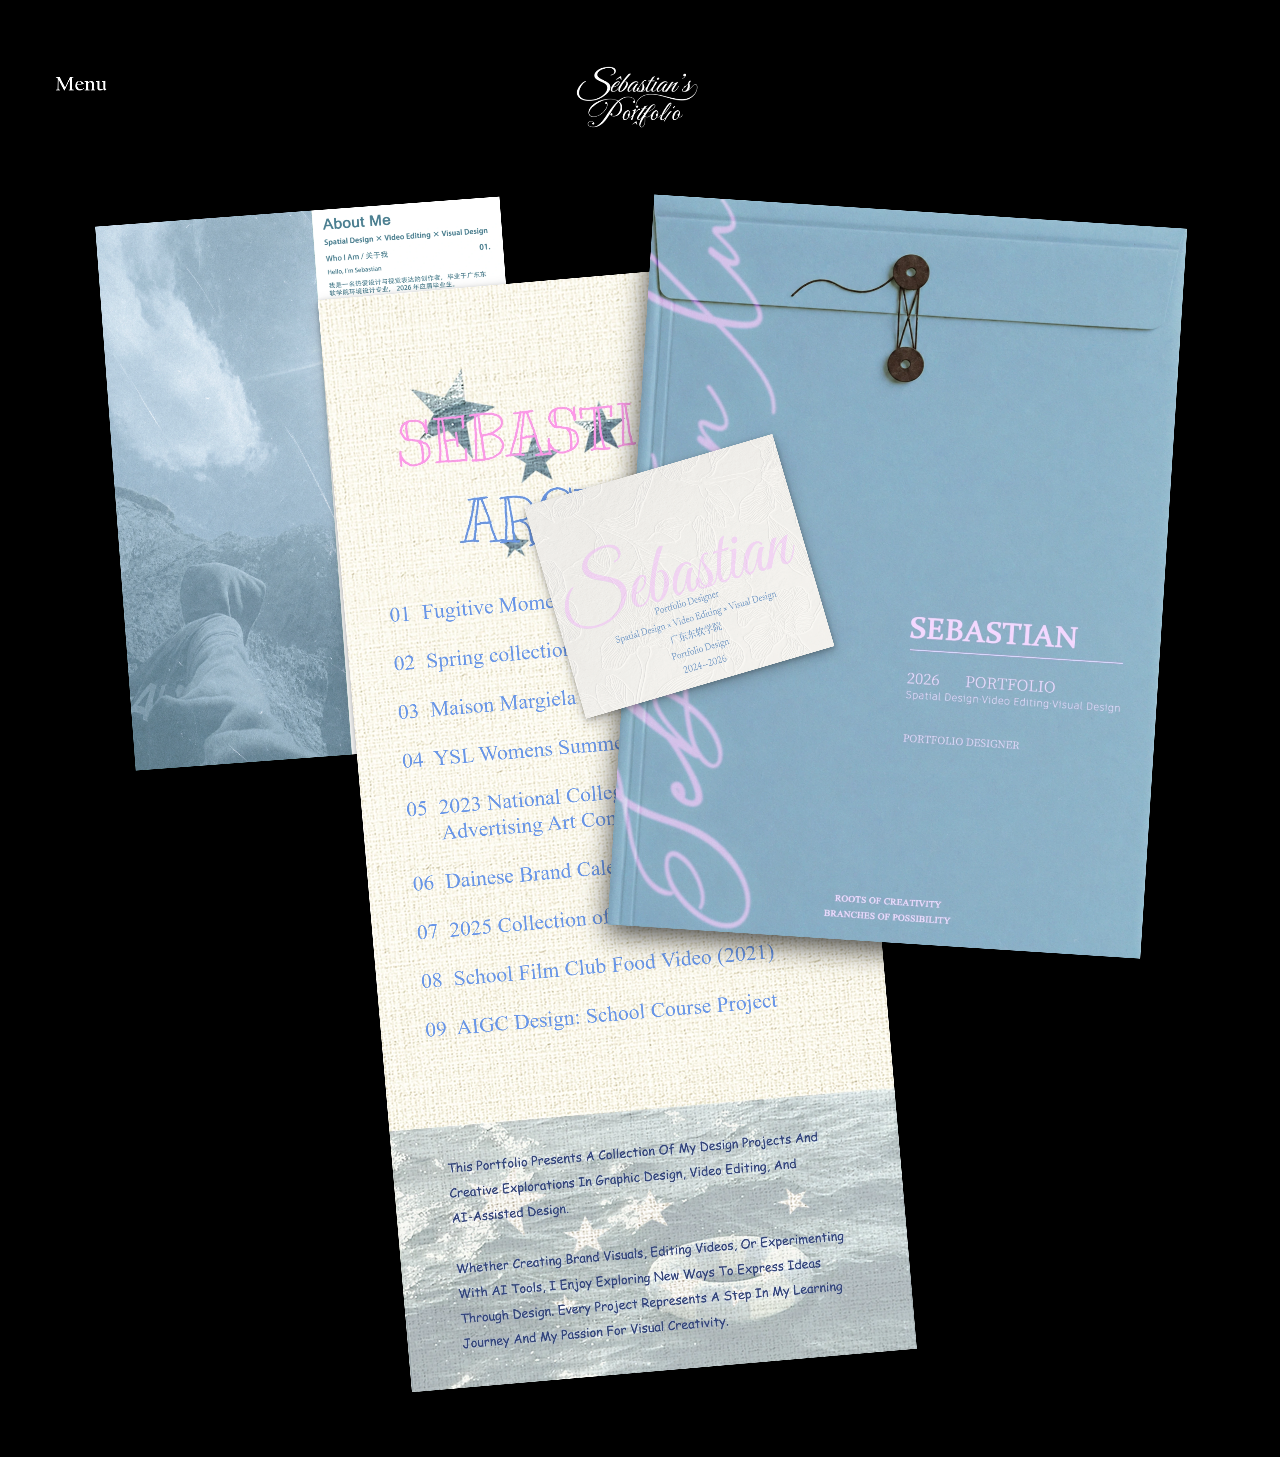
==== index.html @ c709d3aa "Refine mobile work one and work five tabs" ====
<!doctype html>
<html lang="zh-CN">
<head>
  <meta charset="utf-8">
  <meta name="viewport" content="width=device-width, initial-scale=1, maximum-scale=1, user-scalable=no, viewport-fit=cover">
  <title>Sebastian’s Archive</title>
  <link rel="preload" as="image" href="assets/directory.webp" fetchpriority="high">
  <link rel="preload" as="font" href="assets/fonts/times-new-roman.woff2" type="font/woff2" crossorigin>
  <link rel="preload" as="font" href="assets/fonts/times-new-roman-bold.woff2" type="font/woff2" crossorigin>
  <link rel="preload" as="font" href="assets/fonts/noto-serif-sc-subset.woff2" type="font/woff2" crossorigin>
  <link rel="preload" as="font" href="assets/fonts/californian-fb.woff2" type="font/woff2" crossorigin>
  <link rel="preload" as="font" href="assets/fonts/boone.woff2" type="font/woff2" crossorigin>
  <style>
@font-face {
  font-family: "Times New Roman";
  src: url("assets/fonts/times-new-roman.woff2") format("woff2");
  font-weight: 400;
  font-style: normal;
  font-display: swap;
}

@font-face {
  font-family: "Times New Roman";
  src: url("assets/fonts/times-new-roman-bold.woff2") format("woff2");
  font-weight: 700 900;
  font-style: normal;
  font-display: swap;
}

@font-face {
  font-family: "Georgia";
  src: url("assets/fonts/times-new-roman.woff2") format("woff2");
  font-weight: 400;
  font-style: normal;
  font-display: swap;
}

@font-face {
  font-family: "Georgia";
  src: url("assets/fonts/times-new-roman-bold.woff2") format("woff2");
  font-weight: 700 900;
  font-style: normal;
  font-display: swap;
}

@font-face {
  font-family: "Kyiv*Type Serif";
  src: url("assets/fonts/times-new-roman.woff2") format("woff2");
  font-weight: 300 600;
  font-style: normal;
  font-display: swap;
}

@font-face {
  font-family: "Kyiv*Type Serif";
  src: url("assets/fonts/times-new-roman-bold.woff2") format("woff2");
  font-weight: 700 900;
  font-style: normal;
  font-display: swap;
}

@font-face {
  font-family: "KyivType Serif";
  src: url("assets/fonts/times-new-roman.woff2") format("woff2");
  font-weight: 300 600;
  font-style: normal;
  font-display: swap;
}

@font-face {
  font-family: "KyivType Serif";
  src: url("assets/fonts/times-new-roman-bold.woff2") format("woff2");
  font-weight: 700 900;
  font-style: normal;
  font-display: swap;
}

@font-face {
  font-family: "Kyiv*Type_Serif";
  src: url("assets/fonts/times-new-roman.woff2") format("woff2");
  font-weight: 300 600;
  font-style: normal;
  font-display: swap;
}

@font-face {
  font-family: "Kyiv*Type_Serif";
  src: url("assets/fonts/times-new-roman-bold.woff2") format("woff2");
  font-weight: 700 900;
  font-style: normal;
  font-display: swap;
}

@font-face {
  font-family: "Californian FB";
  src: url("assets/fonts/californian-fb.woff2") format("woff2");
  font-weight: 400;
  font-style: normal;
  font-display: swap;
}

@font-face {
  font-family: "Californian FB";
  src: url("assets/fonts/californian-fb-bold.woff2") format("woff2");
  font-weight: 700 900;
  font-style: normal;
  font-display: swap;
}

@font-face {
  font-family: "BOONE";
  src: url("assets/fonts/boone.woff2") format("woff2");
  font-weight: 400;
  font-style: normal;
  font-display: swap;
}

@font-face {
  font-family: "Noto Serif SC";
  src: url("assets/fonts/noto-serif-sc-subset.woff2") format("woff2");
  font-weight: 200 900;
  font-style: normal;
  font-display: swap;
}

@font-face {
  font-family: "Songti SC";
  src: url("assets/fonts/noto-serif-sc-subset.woff2") format("woff2");
  font-weight: 200 900;
  font-style: normal;
  font-display: swap;
}

@font-face {
  font-family: "SimSun";
  src: url("assets/fonts/noto-serif-sc-subset.woff2") format("woff2");
  font-weight: 200 900;
  font-style: normal;
  font-display: swap;
}

@font-face {
  font-family: "Arial";
  src: url("assets/fonts/arial.woff2") format("woff2");
  font-weight: 400;
  font-style: normal;
  font-display: swap;
}

@font-face {
  font-family: "Arial";
  src: url("assets/fonts/arial-bold.woff2") format("woff2");
  font-weight: 700 900;
  font-style: normal;
  font-display: swap;
}

@font-face {
  font-family: "Helvetica";
  src: url("assets/fonts/arial.woff2") format("woff2");
  font-weight: 400;
  font-style: normal;
  font-display: swap;
}

@font-face {
  font-family: "Helvetica";
  src: url("assets/fonts/arial-bold.woff2") format("woff2");
  font-weight: 700 900;
  font-style: normal;
  font-display: swap;
}

* {
  box-sizing: border-box;
}

html {
  background: #000;
}

@keyframes page-out {
  from {
    opacity: 1;
  }
  to {
    opacity: .18;
  }
}

@keyframes page-in {
  from {
    opacity: 0;
    transform: translateY(16px);
  }
  to {
    opacity: 1;
    transform: translateY(0) scale(1);
  }
}

body {
  margin: 0;
  min-width: 320px;
  background: #000;
  color: #fff;
  font-family: "Times New Roman", "Noto Serif SC", Georgia, serif;
}

body.is-entering .page-shell {
  animation: none;
}

body.has-motion-bridge .page-shell {
  animation: none !important;
}

body.is-leaving .page-shell {
  animation: none;
  pointer-events: none;
}

#single-app {
  min-height: 100vh;
  background: #000;
  isolation: isolate;
}

#single-app.route-fade {
  opacity: 0;
  filter: blur(2px);
  transform: translate3d(0, 8px, 0);
}

#single-app.route-fade-in {
  opacity: 1;
  filter: blur(0);
  transform: translate3d(0, 0, 0);
  transition: opacity 520ms cubic-bezier(.25, .72, .2, 1), filter 520ms cubic-bezier(.25, .72, .2, 1), transform 520ms cubic-bezier(.25, .72, .2, 1);
}

.page-ghost {
  position: fixed;
  inset: 0;
  z-index: 18;
  overflow: hidden;
  pointer-events: none;
  background: #000;
  transform: translate3d(0, var(--ghost-scroll, 0px), 0);
  opacity: 1;
  filter: blur(0);
  transition: opacity 1180ms cubic-bezier(.12, .72, .18, 1), filter 1180ms cubic-bezier(.12, .72, .18, 1);
}

@keyframes fallback-enter {
  from {
    opacity: 0;
    transform: translateY(18px);
  }
  to {
    opacity: 1;
    transform: translateY(0) scale(1);
  }
}

@keyframes fallback-leave {
  from {
    opacity: 1;
    transform: translateY(0) scale(1);
  }
  to {
    opacity: .08;
    transform: translateY(-10px);
  }
}

img,
video {
  display: block;
  width: 100%;
  height: 100%;
  object-fit: cover;
}

a {
  color: inherit;
  text-decoration: none;
}

.page-shell {
  min-height: 100vh;
  padding: 0;
  overflow-x: hidden;
  background: #000;
}

.motion-bridge-layer {
  position: fixed;
  inset: 0;
  z-index: 90;
  pointer-events: none;
  overflow: visible;
}

.motion-bridge-item {
  position: fixed;
  left: 0;
  top: 0;
  overflow: hidden;
  transform-origin: top left;
  will-change: transform, opacity, filter;
  backface-visibility: hidden;
  contain: layout paint;
}

.motion-bridge-item img,
.motion-bridge-item video {
  width: 100%;
  height: 100%;
  object-fit: cover;
}

.motion-bridge-item.is-logo img {
  object-fit: contain;
}

.motion-bridge-text {
  display: flex;
  align-items: center;
  justify-content: center;
  width: 100%;
  height: 100%;
  color: #fff;
  font: inherit;
  white-space: nowrap;
}

.motion-bridge-target-hidden {
  opacity: 0 !important;
}

.home-piece-waiting {
  opacity: 0;
}

.home-stack-waiting {
  opacity: 0;
}

.home-stack-entering {
  animation: home-stack-enter 720ms cubic-bezier(.25, .72, .2, 1) both;
}

@keyframes home-stack-enter {
  from {
    opacity: 0;
    filter: blur(3px);
  }
  to {
    opacity: 1;
    filter: blur(0);
  }
}

.viewport {
  position: relative;
  margin: 0 auto;
  overflow: hidden;
  background: #000;
}

.artboard {
  position: absolute;
  left: 0;
  top: 0;
  width: 2987px;
  background: #000;
  transform-origin: top left;
  overflow: hidden;
}

.layer {
  position: absolute;
}

.shadow-soft {
  box-shadow: 0 12px 32px rgba(0, 0, 0, .2), 0 4px 12px rgba(0, 0, 0, .25);
}

.shadow-deep {
  box-shadow: 0 20px 60px rgba(0, 0, 0, .72);
}

.home-stack {
  isolation: isolate;
}

.home-piece {
  transform-origin: center center;
  will-change: transform;
  transition: transform .42s cubic-bezier(.2, .78, .18, 1), box-shadow .28s ease;
}

.home-piece.is-raised {
  z-index: 40 !important;
}

.home-piece[data-piece]:hover,
.home-piece[data-piece]:focus-visible {
  z-index: 40 !important;
  transform: var(--hover-transform, scale(1.035)) !important;
}

img.home-piece,
.home-piece > img,
.home-directory-card > img {
  object-fit: fill;
}

.home-directory-card {
  overflow: visible;
}

.home-directory-card > img {
  pointer-events: none;
}

.menu-card {
  transform-origin: center center;
  transition: transform .38s cubic-bezier(.2, .78, .18, 1);
  will-change: transform;
}

.menu-card:hover,
.menu-card:focus-visible {
  z-index: 35 !important;
  transform: scale(1.035);
}

.menu-concept-card {
  cursor: default;
}

.menu-concept-card > img {
  object-fit: fill;
  pointer-events: none;
}

.menu-concept-card .concept-list {
  left: 56.32px;
  top: 388.26px;
}

.menu-hold-preview {
  position: fixed;
  inset: 0;
  z-index: 950;
  display: grid;
  place-items: center;
  padding: 68px 22px 38px;
  background: rgba(0, 0, 0, .72);
  opacity: 0;
  pointer-events: none;
  transition: opacity .22s ease;
  backdrop-filter: blur(10px);
}

.menu-hold-preview.is-open {
  opacity: 1;
  pointer-events: auto;
}

.menu-hold-preview img {
  width: auto;
  height: auto;
  max-width: min(82vw, 760px);
  max-height: 82vh;
  object-fit: contain;
  box-shadow: 0 26px 80px rgba(0, 0, 0, .72);
  transform: translateY(16px) scale(.96);
  opacity: .001;
  transition: transform .34s cubic-bezier(.2, .78, .18, 1), opacity .24s ease;
}

.menu-hold-preview.is-open img {
  transform: translateY(0) scale(1);
  opacity: 1;
}

.menu-hold-preview-label {
  position: fixed;
  left: 50%;
  top: 22px;
  transform: translateX(-50%);
  color: #fff;
  font-family: "Kyiv*Type Serif", "KyivType Serif", "Times New Roman", serif;
  font-size: 28px;
  line-height: 1;
  pointer-events: none;
}

.menu-card-about,
.menu-card-connect {
  -webkit-touch-callout: none;
  user-select: none;
}

.summary-card,
.project-card {
  transform-origin: center center;
  transition: transform .38s cubic-bezier(.2, .78, .18, 1), box-shadow .28s ease;
  will-change: transform;
}

.summary-bag {
  z-index: 1;
  transform-origin: center center;
  will-change: transform, opacity, filter;
}

.portfolio-bag-interactive {
  cursor: pointer;
  transition: transform 520ms cubic-bezier(.22, .78, .18, 1), filter 420ms ease, box-shadow 420ms ease;
}

.summary-bag.portfolio-bag-interactive:hover,
.summary-bag.portfolio-bag-interactive:focus-visible {
  transform: translate3d(0, -16px, 0) scale(1.012);
  filter: brightness(1.045) saturate(1.02);
  outline: 0;
}

.menu-card.portfolio-bag-interactive:hover,
.menu-card.portfolio-bag-interactive:focus-visible {
  transform: translate3d(0, -10px, 0) scale(1.028);
}

.portfolio-bag-pressed {
  animation: bag-press 360ms cubic-bezier(.25, .72, .2, 1) both;
}

@keyframes bag-press {
  0% {
    filter: brightness(1);
  }
  45% {
    filter: brightness(.96) saturate(.98);
  }
  100% {
    filter: brightness(1.035) saturate(1.02);
  }
}

.summary-card {
  z-index: 10;
}

.summary-card-waiting {
  opacity: 0;
}

.summary-card-entering {
  animation: summary-card-enter 1120ms cubic-bezier(.18, 1.08, .28, 1) both;
  animation-delay: var(--summary-enter-delay, 0ms);
}

@keyframes summary-card-enter {
  0% {
    opacity: 0;
    filter: blur(6px);
    transform: var(--summary-enter-from);
  }
  86% {
    opacity: 1;
    filter: blur(1px);
    transform: var(--summary-enter-over);
  }
  100% {
    opacity: 1;
    filter: blur(0);
    transform: var(--summary-enter-to);
  }
}

.summary-card:hover,
.summary-card:focus-visible {
  z-index: 35 !important;
  transform: var(--hover-transform, scale(1.035)) !important;
}

.project-card:hover,
.project-card:focus-visible {
  transform: translateY(-10px) scale(1.018);
}

.nav-text {
  position: absolute;
  z-index: 20;
  font-family: "Californian FB", "Times New Roman", serif;
  font-weight: 700;
  font-size: 48px;
  line-height: 1.15;
  white-space: nowrap;
}

.logo {
  position: absolute;
  z-index: 20;
  width: 436px;
  height: 245px;
}

.logo img {
  object-fit: contain;
}

.fixed-chrome-source {
  visibility: hidden;
}

.fixed-chrome-layer {
  position: fixed;
  inset: 0;
  z-index: 120;
  pointer-events: none;
}

.fixed-chrome-layer a {
  pointer-events: auto;
}

.fixed-chrome-clone {
  position: fixed !important;
  transform-origin: top left;
  will-change: left, top, transform, opacity;
  backface-visibility: hidden;
}

.fixed-work-backdrop {
  position: fixed;
  left: 0;
  top: 0;
  z-index: 110;
  width: 100vw;
  height: min(7vw, 76px);
  pointer-events: none;
  background: #000;
}

.fixed-work-backdrop::after {
  content: "";
  position: absolute;
  left: 0;
  right: 0;
  bottom: max(-1.7vw, -24px);
  height: min(1.9vw, 30px);
  background: linear-gradient(to bottom, rgba(0, 0, 0, .9), rgba(0, 0, 0, .28) 54%, rgba(0, 0, 0, 0));
  backdrop-filter: blur(5px);
}

.entry {
  display: grid;
  min-height: 100vh;
  place-items: center;
  padding: 48px 20px;
  background: #000;
}

.entry-panel {
  width: min(900px, 92vw);
}

.entry-logo {
  width: 220px;
  height: auto;
  margin: 0 auto 42px;
}

.entry h1 {
  margin: 0 0 28px;
  text-align: center;
  font-size: clamp(38px, 7vw, 84px);
  line-height: .95;
  font-family: Arial, Helvetica, sans-serif;
}

.entry-grid {
  display: grid;
  grid-template-columns: repeat(auto-fit, minmax(150px, 1fr));
  gap: 10px;
}

.entry-grid a {
  border: 1px solid rgba(255, 255, 255, .24);
  padding: 14px 16px;
  font-size: 16px;
  transition: border-color .2s ease, background .2s ease;
}

.entry-grid a:hover {
  border-color: #fff;
  background: rgba(255, 255, 255, .08);
}

.label {
  color: #fff;
  font-family: "Californian FB", "Times New Roman", serif;
  font-size: 40px;
  line-height: 1.15;
}

.caption {
  color: #fff;
  font-family: "Californian FB", "Times New Roman", serif;
  font-size: 48px;
  line-height: 1.18;
  text-align: center;
}

.caption-small {
  color: #fff;
  font-family: "Californian FB", "Times New Roman", serif;
  font-size: 32px;
  line-height: 1.3;
}

.aigc-text {
  color: #fff;
  font-size: 34px;
  line-height: 1.58;
  letter-spacing: 0;
  font-family: "Noto Serif SC", "Songti SC", "SimSun", serif;
}

.aigc-text.project-text {
  display: flex;
  flex-direction: column;
  gap: 22px;
  border-left-width: 4px;
  padding-left: 54px;
  color: rgba(255, 255, 255, .82);
}

.aigc-step {
  color: rgba(105, 150, 231, .95);
  font-family: "Kyiv*Type Serif", "KyivType Serif", "Times New Roman", serif;
  font-size: 44px;
  font-weight: 700;
  line-height: 1;
}

.aigc-title {
  color: #fff;
  -webkit-text-fill-color: #fff;
  opacity: 1;
  font-family: "BOONE", "Kyiv*Type Serif", "KyivType Serif", "Times New Roman", serif;
  font-size: 80px;
  font-weight: normal;
  letter-spacing: .06em;
  line-height: 1.08;
}

.work9-page .aigc-text .aigc-title {
  color: #fff !important;
  -webkit-text-fill-color: #fff !important;
  opacity: 1 !important;
  filter: none !important;
  mix-blend-mode: normal !important;
  text-shadow: 0 0 0 #fff;
}

.aigc-copy {
  max-width: 100%;
  color: #aeada9;
  line-height: 1.66;
}

.project-meta {
  color: #fff;
  font-family: "Kyiv*Type Serif", "KyivType Serif", "Times New Roman", serif;
}

.project-kicker {
  margin: 0 0 20px;
  color: #6996e7;
  font-size: 36px;
  line-height: 1.2;
}

.project-heading {
  margin: 0;
  color: #fff;
  font-size: 96px;
  font-weight: 700;
  line-height: .98;
}

.project-desc {
  margin: 30px 0 0;
  max-width: 1080px;
  color: #aeada9;
  font-family: "Noto Serif SC", "Songti SC", "SimSun", serif;
  font-size: 31px;
  line-height: 1.56;
}

.work-side-meta .project-heading {
  font-size: 82px;
  line-height: 1.02;
}

.work-side-meta .project-desc {
  margin-top: 54px;
  max-width: 1280px;
  line-height: 1.72;
}

.work4-meta .project-desc {
  max-width: 1720px;
  margin-left: auto;
  margin-right: auto;
}

.work4-reflection {
  max-width: 1620px;
  margin: 52px auto 0;
  color: rgba(255, 255, 255, .42);
  font-family: "Noto Serif SC", "Songti SC", "SimSun", serif;
  font-size: 30px;
  line-height: 1.72;
  transition: color .28s ease, transform .32s cubic-bezier(.2, .78, .18, 1);
}

.work4-reflection strong {
  display: inline-block;
  margin-bottom: 14px;
  color: rgba(255, 255, 255, .6);
  font-weight: 700;
}

.work4-reflection:hover {
  color: rgba(255, 255, 255, .82);
  transform: translateY(-6px);
}

.work4-reflection:hover strong {
  color: #fff;
}

.work5-series-tabs {
  display: flex;
  flex-direction: column;
  align-items: flex-start;
  gap: 26px;
  margin-top: 76px;
}

.work5-series-tab {
  position: relative;
  padding: 0;
  padding-right: .72em;
  border: 0;
  background: transparent;
  color: rgba(255, 255, 255, .26);
  cursor: pointer;
  font-family: "Kyiv*Type Serif", "KyivType Serif", "Times New Roman", serif;
  font-size: 62px;
  font-weight: 700;
  line-height: 1.06;
  letter-spacing: 0;
  text-align: left;
  transform-origin: left center;
  transition: color .28s ease, opacity .28s ease, transform .32s cubic-bezier(.2, .78, .18, 1);
}

.work5-series-tab::before {
  content: "‹‹";
  position: absolute;
  right: 0;
  top: 50%;
  width: auto;
  height: auto;
  border: 0;
  color: #fff;
  font-family: "Arial", sans-serif;
  font-size: .72em;
  font-weight: 700;
  letter-spacing: .04em;
  line-height: 1;
  opacity: 0;
  transform: translateY(-57%) translateX(.16em) scale(.72);
  transition: opacity .24s ease, transform .32s cubic-bezier(.2, .78, .18, 1);
}

.work5-series-tab:hover,
.work5-series-tab:focus-visible {
  color: rgba(255, 255, 255, .62);
  outline: 0;
}

.work5-series-tab.is-active {
  color: #fff;
  opacity: 1;
  transform: scale(1.08);
}

.work5-series-tab.is-active::before {
  opacity: 1;
  transform: translateY(-57%) translateX(.12em) scale(1.14);
}

.work5-series-card {
  transition: opacity .42s ease, visibility .42s ease, filter .42s ease, transform .34s cubic-bezier(.2, .78, .18, 1), box-shadow .28s ease;
}

.work5-wahaha-card {
  z-index: 30 !important;
}

.work5-series-hidden {
  visibility: hidden;
  opacity: 0 !important;
  pointer-events: none;
  filter: blur(2px) brightness(.66);
  transform: translateY(18px) scale(.98) !important;
}

.project-index {
  color: rgba(105, 150, 231, .9);
  font-size: 32px;
  line-height: 1.2;
}

.project-card,
.project-video {
  box-shadow: 0 18px 46px rgba(0, 0, 0, .42);
}

.project-card:hover,
.project-card:focus-visible {
  z-index: 30 !important;
  transform: translateY(-18px) scale(1.022);
  box-shadow: 0 32px 78px rgba(0, 0, 0, .58);
}

.project-video {
  transform-origin: center center;
  transition: transform .38s cubic-bezier(.2, .78, .18, 1), box-shadow .28s ease;
  will-change: transform;
  object-fit: contain;
  background: #000;
}

.project-video:hover,
.project-video:focus-visible {
  z-index: 30 !important;
  transform: translateY(-10px) scale(1.012);
  box-shadow: 0 34px 86px rgba(0, 0, 0, .62);
}

.mobile-video-player {
  position: absolute;
  overflow: hidden;
  background: #000;
}

.mobile-video-player .mobile-video-element {
  display: block;
  width: 100%;
  height: 100%;
  object-fit: contain;
  background: #000;
}

.mobile-video-play {
  display: none;
}

@media (max-width: 767px) {
  .mobile-video-player .mobile-video-element::-webkit-media-controls,
  .mobile-video-player .mobile-video-element::-webkit-media-controls-panel,
  .mobile-video-player .mobile-video-element::-webkit-media-controls-play-button,
  .mobile-video-player .mobile-video-element::-webkit-media-controls-start-playback-button {
    display: none !important;
    -webkit-appearance: none;
  }

  .mobile-video-player.is-native-fullscreen .mobile-video-element::-webkit-media-controls,
  .mobile-video-player.is-native-fullscreen .mobile-video-element::-webkit-media-controls-panel,
  .mobile-video-player.is-native-fullscreen .mobile-video-element::-webkit-media-controls-play-button,
  .mobile-video-player.is-native-fullscreen .mobile-video-element::-webkit-media-controls-start-playback-button {
    display: initial !important;
    -webkit-appearance: media-controls !important;
  }

  .mobile-video-player .mobile-video-element {
    pointer-events: auto;
    transform-origin: center center;
    transition: transform .34s cubic-bezier(.2, .78, .18, 1);
  }

  .mobile-video-play {
    position: absolute;
    left: 50%;
    top: 50%;
    z-index: 5;
    display: grid;
    width: calc(120px * var(--video-ui-scale, 1));
    height: calc(120px * var(--video-ui-scale, 1));
    padding: 0;
    border: 0;
    border-radius: 50%;
    place-items: center;
    background: transparent;
    cursor: pointer;
    opacity: 1;
    transform: translate(-50%, -50%) scale(1);
    transition: opacity .28s ease, transform .28s cubic-bezier(.2, .78, .18, 1), background .2s ease;
    -webkit-tap-highlight-color: transparent;
  }

  .mobile-video-play::after {
    content: "";
    position: absolute;
    left: 50%;
    top: 50%;
    width: calc(70px * var(--video-ui-scale, 1));
    height: calc(70px * var(--video-ui-scale, 1));
    border-radius: 50%;
    background: rgba(255, 255, 255, .88);
    box-shadow: 0 calc(12px * var(--video-ui-scale, 1)) calc(38px * var(--video-ui-scale, 1)) rgba(0, 0, 0, .42);
    transform: translate(-50%, -50%);
    transition: background .2s ease;
  }

  .mobile-video-play::before {
    content: "";
    position: relative;
    z-index: 1;
    display: block;
    width: 0;
    height: 0;
    margin-left: calc(4px * var(--video-ui-scale, 1));
    border-top: calc(11px * var(--video-ui-scale, 1)) solid transparent;
    border-bottom: calc(11px * var(--video-ui-scale, 1)) solid transparent;
    border-left: calc(17px * var(--video-ui-scale, 1)) solid #080808;
  }

  .mobile-video-play:active::after {
    background: rgba(255, 255, 255, .96);
  }

  .mobile-video-player.is-playing .mobile-video-play {
    opacity: 0;
    pointer-events: none;
    transform: translate(-50%, -50%) scale(.86);
  }

  .mobile-video-player.is-native-fullscreen .mobile-video-play {
    opacity: 0;
    pointer-events: none;
  }

  .mobile-video-player.is-player-fullscreen,
  .mobile-video-player:fullscreen,
  .mobile-video-player:-webkit-full-screen {
    width: 100vw !important;
    height: 100vh !important;
    height: 100dvh !important;
    background: #000;
  }

  .mobile-video-player.is-player-fullscreen .mobile-video-element,
  .mobile-video-player:fullscreen .mobile-video-element,
  .mobile-video-player:-webkit-full-screen .mobile-video-element {
    width: 100% !important;
    height: 100% !important;
    object-fit: contain;
  }

}

.project-text {
  border-left: 2px solid rgba(105, 150, 231, .55);
  padding-left: 34px;
  transition: transform .34s cubic-bezier(.2, .78, .18, 1), color .24s ease, border-color .24s ease, opacity .34s ease;
}

.project-text:hover {
  z-index: 31 !important;
  color: #fff;
  border-color: rgba(217, 58, 185, .72);
  transform: translateX(18px);
}

.project-text.is-centered {
  border-left: 0;
  padding-left: 0;
}

.project-quote {
  color: rgba(255, 255, 255, .86);
  font-size: 44px;
  line-height: 1.46;
}

.aigc-text.project-quote {
  color: rgba(255, 255, 255, .86);
}

.reveal-item {
  opacity: 0;
  transform: translateY(36px);
  transition: opacity .56s ease, transform .56s cubic-bezier(.2, .78, .18, 1);
}

.reveal-item.is-visible {
  opacity: 1;
  transform: translateY(0);
}

.project-card.reveal-item.is-visible:hover,
.project-card.reveal-item.is-visible:focus-visible {
  transform: translateY(-18px) scale(1.022);
}

.project-video.reveal-item.is-visible:hover,
.project-video.reveal-item.is-visible:focus-visible {
  transform: translateY(-10px) scale(1.012);
}

.project-text.reveal-item.is-visible:hover {
  transform: translateX(18px);
}

.popmart-swap-card {
  cursor: pointer;
  transition: left .56s cubic-bezier(.2, .78, .18, 1), top .56s cubic-bezier(.2, .78, .18, 1), width .56s cubic-bezier(.2, .78, .18, 1), height .56s cubic-bezier(.2, .78, .18, 1), filter .36s ease, opacity .36s ease, box-shadow .36s ease, transform .34s cubic-bezier(.2, .78, .18, 1);
}

.popmart-swap-card[data-slot="center"] {
  z-index: 34 !important;
  opacity: 1;
  filter: none;
}

.popmart-swap-card[data-slot="left"],
.popmart-swap-card[data-slot="right"] {
  z-index: 24 !important;
  opacity: .78;
  filter: blur(1.4px) brightness(.78);
}

.popmart-swap-card[data-slot="left"]:hover,
.popmart-swap-card[data-slot="right"]:hover {
  opacity: .94;
  filter: blur(.4px) brightness(.9);
  transform: translateY(-12px) scale(1.012);
}

.popmart-swap-card[data-slot="center"]:hover {
  transform: translateY(-16px) scale(1.015);
}

.popmart-swap-card.reveal-item.is-visible[data-slot="left"]:hover,
.popmart-swap-card.reveal-item.is-visible[data-slot="right"]:hover {
  transform: translateY(-12px) scale(1.012);
}

.popmart-swap-card.reveal-item.is-visible[data-slot="center"]:hover {
  transform: translateY(-16px) scale(1.015);
}

.moments-carousel {
  overflow: hidden;
  user-select: none;
  cursor: grab;
  touch-action: pan-y;
}

.moments-carousel.is-dragging {
  cursor: grabbing;
}

.moments-track {
  position: absolute;
  inset: 0;
}

.moments-slide {
  position: absolute;
  left: 50%;
  top: 50%;
  width: 1160px;
  height: 653px;
  border: 0;
  padding: 0;
  background: #050505;
  color: #fff;
  cursor: pointer;
  overflow: visible;
  transform-origin: center center;
  transition: transform .48s cubic-bezier(.2, .78, .18, 1), opacity .32s ease, filter .32s ease, box-shadow .32s ease;
  will-change: transform, opacity, filter;
}

.moments-slide img {
  pointer-events: none;
}

.moments-slide span {
  display: none;
}

.moments-slide.is-active {
  box-shadow: 0 34px 94px rgba(0, 0, 0, .72);
}

.moments-control {
  position: absolute;
  top: 50%;
  z-index: 60;
  width: 72px;
  height: 72px;
  border: 1px solid rgba(255, 255, 255, .3);
  border-radius: 50%;
  background: rgba(0, 0, 0, .42);
  color: #fff;
  font-family: "Times New Roman", serif;
  font-size: 54px;
  line-height: 62px;
  cursor: pointer;
  transform: translateY(-50%);
  transition: background .24s ease, transform .24s ease, border-color .24s ease;
}

.moments-control:hover,
.moments-control:focus-visible {
  background: rgba(105, 150, 231, .24);
  border-color: rgba(255, 255, 255, .65);
  transform: translateY(-50%) scale(1.08);
}

.moments-control.prev {
  left: 18px;
}

.moments-control.next {
  right: 18px;
}

.portfolio-title {
  border: 1px solid rgba(255, 255, 255, .28);
  color: #fff;
  font-family: Arial, Helvetica, sans-serif;
  font-size: 180px;
  font-weight: 800;
  line-height: .95;
  padding: 64px 72px;
}

.nav-list {
  color: #6996e7;
  font-size: 48px;
  line-height: 1.42;
  font-family: "Times New Roman", serif;
}

.nav-list a {
  display: block;
}

.concept-list {
  position: absolute;
  z-index: 6;
  left: 885.79px;
  top: 896.26px;
  width: 560px;
}

.concept-item {
  display: block;
  margin-bottom: 28.6px;
  transition: transform .32s ease;
}

.concept-title {
  display: block;
  width: 100%;
  border: 0;
  padding: 0;
  background: transparent;
  color: #6996e7;
  cursor: pointer;
  font-family: "Kyiv*Type Serif", "KyivType Serif", "Kyiv*Type_Serif", "Times New Roman", serif;
  font-size: 27.08px;
  font-weight: 300;
  line-height: 1.2;
  text-align: left;
  white-space: nowrap;
}

.concept-title span {
  display: inline-block;
  padding-left: 42px;
}

.concept-detail {
  max-height: 0;
  overflow: hidden;
  opacity: 0;
  padding: 0;
  transition: max-height .34s ease, opacity .24s ease, padding .34s ease;
}

.concept-detail p {
  margin: 9px 0 0;
  color: #d93ab9;
  font-family: "Noto Serif SC", "Songti SC", "SimSun", serif;
  font-size: 14.9px;
  line-height: 1.5;
  white-space: normal;
}

.concept-detail a {
  display: inline-block;
  margin-top: 9px;
  color: #a43a2d;
  font-family: "Kyiv*Type Serif", "KyivType Serif", "Times New Roman", serif;
  font-size: 11.9px;
  line-height: 1.2;
}

.concept-detail a:hover {
  text-decoration: underline;
}

.concept-item.is-open .concept-detail {
  max-height: 104px;
  opacity: 1;
  padding-bottom: 12px;
}

.home-concept-wrap {
  position: absolute;
  z-index: 5;
  left: 0;
  top: 0;
  width: 100%;
  height: 100%;
}

.home-concept-wrap .concept-list {
  left: 104px;
  top: 717px;
  width: 1030px;
}

.home-concept-wrap .concept-item {
  margin-bottom: 54px;
}

.home-concept-wrap .concept-title {
  font-size: 50px;
}

.home-concept-wrap .concept-title span {
  padding-left: 78px;
}

.home-concept-wrap .concept-detail p {
  margin-top: 18px;
  font-size: 28px;
}

.home-concept-wrap .concept-detail a {
  margin-top: 17px;
  font-size: 22px;
}

.home-concept-wrap .concept-item.is-open .concept-detail {
  max-height: 190px;
  padding-bottom: 28px;
}

@media (max-width: 700px) {
  a,
  button {
    touch-action: manipulation;
  }

  .fixed-chrome-layer {
    z-index: 500;
  }

  .fixed-chrome-clone.logo {
    width: 96px;
    height: 54px;
  }

  .fixed-chrome-clone.nav-text {
    min-width: 44px;
    min-height: 44px;
    margin: 0;
    padding: 0;
    display: flex;
    align-items: center;
    color: #fff;
    font-size: 16px !important;
    line-height: 1 !important;
  }

  .fixed-work-backdrop {
    height: 58px;
  }

  .fixed-work-backdrop::after {
    bottom: -18px;
    height: 22px;
  }

  .viewport,
  .artboard {
    overflow: visible;
  }

  .menu-page .label {
    font-size: 98px;
    line-height: .96;
    z-index: 45;
  }

  .menu-page .menu-label-about {
    left: 360px !important;
    top: 760px !important;
  }

  .menu-page .menu-card-about {
    left: 360px !important;
    top: 995px !important;
    width: 1100px !important;
    height: 1555px !important;
  }

  .menu-page .menu-label-concept {
    left: 1530px !important;
    top: 760px !important;
  }

  .menu-page .menu-concept-card {
    left: 1530px !important;
    top: 995px !important;
    width: 1100px !important;
    height: 2377px !important;
  }

  .menu-page .menu-concept-card .concept-list {
    left: 93px;
    top: 691px;
    width: 933px;
  }

  .menu-page .menu-concept-card .concept-item {
    position: relative;
    margin-bottom: 49px;
  }

  .menu-page .menu-concept-card .concept-title {
    position: relative;
    z-index: 4;
    display: inline-block;
    width: auto;
    max-width: 100%;
    font-size: 46px;
    line-height: 1.2;
  }

  .menu-page .menu-concept-card .concept-title span {
    padding-left: 72px;
  }

  .menu-page .menu-concept-card .concept-detail p {
    margin-top: 15px;
    font-size: 35px;
    line-height: 1.42;
    pointer-events: none;
  }

  .menu-page .menu-concept-card .concept-detail {
    pointer-events: none;
  }

  .menu-page .menu-concept-card .concept-detail a {
    position: relative;
    z-index: 2;
    margin-top: 18px;
    font-size: 29px;
  }

  .menu-page .menu-concept-card .concept-item.is-open .concept-detail {
    position: relative;
    z-index: 1;
    max-height: 284px;
    padding-bottom: 28px;
    pointer-events: auto;
  }

  .menu-page .menu-concept-card .concept-title::after {
    inset: 0;
  }

  .menu-page .menu-concept-card .concept-detail a::after {
    inset: 0;
  }

  .menu-page .menu-label-connect {
    left: 360px !important;
    top: 3350px !important;
  }

  .menu-page .menu-card-connect {
    left: 360px !important;
    top: 3575px !important;
    width: 1100px !important;
    height: 825px !important;
  }

  .menu-page .menu-label-project {
    left: 1530px !important;
    top: 3350px !important;
  }

  .menu-page .menu-card-project {
    left: 1530px !important;
    top: 3575px !important;
    width: 1100px !important;
    height: 1574px !important;
  }

  .menu-page .menu-card-project > img {
    object-fit: fill;
  }

  .work1-page .project-meta,
  .work9-page .project-meta {
    z-index: 70;
  }

  .work1-page .project-meta {
    top: 300px !important;
    width: 2200px !important;
  }

  .work1-page .project-meta,
  .work1-page .moments-carousel,
  .work1-page .artboard > .project-card {
    translate: 0 340px;
  }

  .work1-page .project-kicker,
  .work9-page .project-kicker {
    font-size: 70px;
  }

  .work1-page .project-kicker {
    margin-bottom: 10px;
    font-size: 15px;
    line-height: 1.15;
  }

  .work1-page .project-heading {
    font-size: 30px;
    line-height: 1.04;
  }

  .work1-page .project-desc {
    margin-top: 14px;
    max-width: 300px;
    font-size: 13px;
    line-height: 1.62;
  }

  .work1-page .moments-carousel {
    top: 980px !important;
    z-index: 28;
  }

  .work1-page .artboard > .project-card {
    pointer-events: none;
  }

  .work1-page .project-card:hover,
  .work1-page .project-card:focus-visible,
  .work1-page .project-card.reveal-item.is-visible:hover,
  .work1-page .project-card.reveal-item.is-visible:focus-visible {
    transform: none !important;
  }

  .work1-page .viewport {
    width: 100vw !important;
    height: auto !important;
    margin-left: 0 !important;
    margin-right: 0 !important;
    overflow: visible;
  }

  .work1-page .artboard {
    position: relative;
    width: 100vw !important;
    height: auto !important;
    min-height: 100vh;
    padding: 112px 0 150px;
    transform: none !important;
    overflow: visible;
  }

  .work1-page .artboard > .logo,
  .work1-page .artboard > .nav-text {
    display: none;
  }

  .work1-page .project-meta {
    position: relative !important;
    left: auto !important;
    top: auto !important;
    width: calc(100vw - 56px) !important;
    margin: 0 auto 28px;
    translate: none;
  }

  .work1-page .moments-carousel {
    position: relative !important;
    left: auto !important;
    top: auto !important;
    width: 100vw !important;
    height: 198px !important;
    margin: 10px auto 44px;
    translate: none;
    contain: layout paint;
  }

  .work1-page .moments-slide {
    width: 72vw;
    max-width: 310px;
    height: auto;
    aspect-ratio: 1160 / 653;
    overflow: hidden;
    will-change: auto;
  }

  .work1-page .moments-slide.is-active {
    box-shadow: 0 18px 44px rgba(0, 0, 0, .62);
  }

  .work1-page .moments-control {
    display: grid;
    width: 46px !important;
    min-width: 46px;
    height: 46px !important;
    min-height: 46px;
    aspect-ratio: 1 / 1;
    padding: 0;
    font-size: 34px;
    line-height: 1;
    place-items: center;
    border-radius: 50%;
    transform: translateY(-50%) !important;
  }

  .work1-page .project-index {
    position: relative !important;
    left: auto !important;
    top: auto !important;
    width: calc(100vw - 56px) !important;
    margin: 0 auto 24px;
    font-size: 14px;
  }

  .work1-page .artboard > img.project-card {
    position: relative !important;
    left: auto !important;
    top: auto !important;
    display: block;
    width: calc(100vw - 56px) !important;
    height: calc((100vw - 56px) * .5625) !important;
    margin: 34px auto 0;
    translate: none;
    object-fit: cover;
    contain: layout paint;
  }

  .work2-page .work-side-meta,
  .work3-page .work-side-meta {
    left: 430px !important;
    width: 1600px !important;
  }

  .work4-page .project-card:first-of-type {
    left: 430px !important;
  }

  .work4-page .project-card:nth-of-type(2) {
    left: 1580px !important;
  }

  .work5-page .project-meta {
    left: 430px !important;
    width: 1740px !important;
  }

  .work5-page .popmart-swap-card[data-slot="left"] {
    left: 374px !important;
  }

  .work5-page .popmart-swap-card[data-slot="right"] {
    left: 1864px !important;
  }

  .work5-page .work5-wahaha-card[src="assets/wahaha-1.webp"] {
    left: 520px !important;
  }

  .work5-page .work5-wahaha-card[src="assets/wahaha-2.webp"] {
    left: 1582px !important;
  }

  .work9-page .project-meta {
    top: 300px !important;
    width: 2300px !important;
    translate: 0 340px;
  }

  .work9-page .project-heading {
    font-size: 142px;
  }

  .work9-page .project-desc {
    margin-top: 28px;
    font-size: 62px;
    line-height: 1.5;
  }

  .work9-page .project-card,
  .work9-page .project-text {
    translate: 0 780px;
  }

  .work9-page .project-card,
  .work9-page .project-text {
    pointer-events: none;
  }

  .home-concept-wrap .concept-title {
    position: relative;
    min-height: 0;
    padding: 0;
    font-size: 50px;
    line-height: 1.06;
    white-space: normal;
    overflow-wrap: anywhere;
  }

  .home-concept-wrap .concept-list {
    width: 980px;
  }

  .home-concept-wrap .concept-item {
    margin-bottom: 36px;
  }

  .home-concept-wrap .concept-title span {
    padding-left: 58px;
  }

  .home-concept-wrap .concept-detail p {
    margin-top: 18px;
    font-size: 34px;
    line-height: 1.36;
  }

  .home-concept-wrap .concept-detail a {
    position: relative;
    min-height: 0;
    margin-top: 17px;
    padding: 0;
    border: 0;
    font-size: 34px;
    line-height: 1;
  }

  .home-concept-wrap .concept-item.is-open .concept-detail {
    max-height: 250px;
    padding-bottom: 26px;
  }

  .concept-title {
    position: relative;
  }

  .concept-title::after,
  .concept-detail a::after,
  .work5-series-tab::after {
    content: "";
    position: absolute;
    z-index: 1;
  }

  .concept-title::after {
    inset: -28px -18px;
  }

  .concept-detail a::after {
    inset: -28px -36px;
  }

  .project-kicker {
    font-size: 56px;
  }

  .project-heading {
    font-size: 108px;
    line-height: 1.02;
  }

  .work-side-meta .project-heading {
    font-size: 104px;
  }

  .project-desc {
    margin-top: 34px;
    font-size: 54px;
    line-height: 1.5;
  }

  .work-side-meta .project-desc {
    margin-top: 48px;
  }

  .work4-reflection {
    font-size: 52px;
  }

  .aigc-text {
    font-size: 54px;
  }

  .aigc-title {
    font-size: 104px;
  }

  .work9-page .aigc-text .aigc-title {
    color: #fff !important;
    -webkit-text-fill-color: #fff !important;
    opacity: 1 !important;
    filter: none !important;
    mix-blend-mode: normal !important;
    text-shadow: 0 0 .01px #fff, 0 0 0 #fff;
  }

  .work5-series-tabs {
    gap: 34px;
    margin-top: 86px;
  }

  .work5-series-tab {
    position: relative;
    min-height: 0;
    padding: 0 .72em 0 0;
    font-size: 78px;
    line-height: 1.08;
  }

  .work5-series-tab.is-active::before {
    transform: translateY(-57%) translateX(.12em) scale(1.14);
  }

  .work5-series-tab::after {
    inset: -34px -46px;
  }

  .moments-control {
    width: 300px;
    height: 300px;
    font-size: 168px;
  }
}


  </style>
</head>
<body>
  <div id="single-app"></div>
<template id="page-home" data-title="Sebastian’s Archive">
<main class="page-shell">
    <div class="viewport" data-height="3401">
      <section class="artboard">
        <a class="nav-text" style="left:128px;top:167px" href="menu.html">Menu</a>
        <a class="logo" style="left:1275px;top:100px" href="home.html"><img src="assets/logo.png" alt="Sebastian's Portfolio" decoding="async"></a>
        <div class="layer home-stack" style="left:268px;top:492px;width:2449.673px;height:2757.289px">
          <img class="layer home-piece shadow-soft" data-piece="resume" data-hover-transform="rotate(0deg) scale(1.045)" style="z-index:2;left:0;top:0;width:946.128px;height:1272.895px;transform:rotate(-4.26deg)" src="assets/resume.webp" alt="Resume" decoding="async">
          <div class="layer home-piece home-directory-card shadow-soft" data-piece="directory" data-hover-transform="rotate(0deg) scale(1.035)" style="z-index:3;left:581px;top:153px;width:1183px;height:2558px;transform:rotate(-4.93deg)">
            <img src="assets/directory.webp" alt="Directory" decoding="async">
            <div class="home-concept-wrap" aria-label="Project introductions">
            <div class="concept-list">
              <article class="concept-item">
                <button class="concept-title" type="button">01&nbsp;&nbsp;Fugitive Moments</button>
                <div class="concept-detail">
                  <p>平面系列作品，记录那些生命、光影与情绪交汇的刹那。</p>
                  <a href="work1.html">Open Project</a>
                </div>
              </article>
              <article class="concept-item">
                <button class="concept-title" type="button">02&nbsp;&nbsp;Spring collection scented candle</button>
                <div class="concept-detail">
                  <p>平面香薰广告作品，一缕春意的呼吸——轻柔、明亮、悄然治愈。</p>
                  <a href="work2.html">Open Project</a>
                </div>
              </article>
              <article class="concept-item">
                <button class="concept-title" type="button">03&nbsp;&nbsp;Maison Margiela FW</button>
                <div class="concept-detail">
                  <p>平面广告马吉拉作品，在静谧的天空蓝前，红色轮廓划破沉静。</p>
                  <a href="work3.html">Open Project</a>
                </div>
              </article>
              <article class="concept-item">
                <button class="concept-title" type="button">04&nbsp;&nbsp;YSL Womens Summer 26</button>
                <div class="concept-detail">
                  <p>平面YSL圣罗兰广告系列作品，流动的优雅——柔软却不可动摇。</p>
                  <a href="work4.html">Open Project</a>
                </div>
              </article>
              <article class="concept-item">
                <button class="concept-title" type="button">05&nbsp;&nbsp;2023 National College Student<br><span>Advertising Art Competition</span></button>
                <div class="concept-detail">
                  <p>2023年大广赛平面设计获奖作品以及参赛作品，娃哈哈咖位系列与泡泡玛特参赛作品。</p>
                  <a href="work5.html">Open Project</a>
                </div>
              </article>
              <article class="concept-item">
                <button class="concept-title" type="button">06&nbsp;&nbsp;Dainese Brand Calendar</button>
                <div class="concept-detail">
                  <p>Dainese临时美工作品，Dainese品牌日历，每月一张独特视觉设计。</p>
                  <a href="work6.html">Open Project</a>
                </div>
              </article>
              <article class="concept-item">
                <button class="concept-title" type="button">07&nbsp;&nbsp;2025 Collection of 2D Animated Works</button>
                <div class="concept-detail">
                  <p>2025平面作品合集动画，运用AE整合包含2025制作的平面海报内容。</p>
                  <a href="work7.html">Open Project</a>
                </div>
              </article>
              <article class="concept-item">
                <button class="concept-title" type="button">08&nbsp;&nbsp;School Film Club Food Video (2021)</button>
                <div class="concept-detail">
                  <p>2021影视部美食节目，2021年在学校影视部后期部的一条作品。</p>
                  <a href="work8.html">Open Project</a>
                </div>
              </article>
              <article class="concept-item">
                <button class="concept-title" type="button">09&nbsp;&nbsp;AIGC Design: School Course Project</button>
                <div class="concept-detail">
                  <p>2025学校课程AIGC作业，运用GPT以及Midjourney制作。</p>
                  <a href="work9.html">Open Project</a>
                </div>
              </article>
            </div>
            </div>
          </div>
          <a class="layer home-piece shadow-deep" data-piece="bag" data-hover-transform="rotate(0deg) scale(1.035)" style="z-index:6;left:1203px;top:0;width:1246.232px;height:1706.817px;transform:rotate(3.68deg)" href="summary.html"><img src="assets/portfolio-bag.webp" alt="Portfolio bag" decoding="async"></a>
          <img class="layer home-piece shadow-soft" data-piece="profile" data-hover-transform="rotate(0deg) scale(1.06)" style="z-index:7;left:1015px;top:595px;width:603.737px;height:516.114px;transform:rotate(-16.32deg)" src="assets/profile-card.webp" alt="Profile card" decoding="async">
        </div>
      </section>
    </div>
  </main>
</template>

<template id="page-menu" data-title="Sebastian’s Archive">
<main class="page-shell menu-page">
    <div class="viewport" data-height="3401">
      <section class="artboard">
        <a class="logo" style="left:152px;top:100px" href="home.html"><img src="assets/logo.png" alt="Sebastian's Portfolio" decoding="async"></a>
        <a class="nav-text" style="left:2737px;top:167px" href="index.html">Back</a>
        <p class="label layer menu-label-about" style="left:205px;top:420px">About Me</p>
        <p class="label layer menu-label-concept" style="left:829px;top:420px">Concept</p>
        <p class="label layer menu-label-connect" style="left:1505px;top:420px">Connect</p>
        <p class="label layer menu-label-project" style="left:1947px;top:420px">Project</p>
        <a class="layer menu-card menu-card-about shadow-soft" style="left:205px;top:508px;width:589.091px;height:832.04px" href="home.html"><img src="assets/resume.webp" alt="Resume" decoding="async"></a>
        <div class="layer menu-card menu-concept-card" style="left:829.47px;top:508px;width:640.609px;height:1385.188px">
          <img src="assets/directory.webp" alt="Directory" decoding="async">
          <div class="concept-list" aria-label="Project introductions">
          <article class="concept-item">
            <button class="concept-title" type="button">01&nbsp;&nbsp;Fugitive Moments</button>
            <div class="concept-detail">
              <p>平面系列作品，记录那些生命、光影与情绪交汇的刹那。</p>
              <a href="work1.html">Open Project</a>
            </div>
          </article>
          <article class="concept-item">
            <button class="concept-title" type="button">02&nbsp;&nbsp;Spring collection scented candle</button>
            <div class="concept-detail">
              <p>平面香薰广告作品，一缕春意的呼吸——轻柔、明亮、悄然治愈。</p>
              <a href="work2.html">Open Project</a>
            </div>
          </article>
          <article class="concept-item">
            <button class="concept-title" type="button">03&nbsp;&nbsp;Maison Margiela FW</button>
            <div class="concept-detail">
              <p>平面广告马吉拉作品，在静谧的天空蓝前，红色轮廓划破沉静。</p>
              <a href="work3.html">Open Project</a>
            </div>
          </article>
          <article class="concept-item">
            <button class="concept-title" type="button">04&nbsp;&nbsp;YSL Womens Summer 26</button>
            <div class="concept-detail">
              <p>平面YSL圣罗兰广告系列作品，流动的优雅——柔软却不可动摇。</p>
              <a href="work4.html">Open Project</a>
            </div>
          </article>
          <article class="concept-item">
            <button class="concept-title" type="button">05&nbsp;&nbsp;2023 National College Student<br><span>Advertising Art Competition</span></button>
            <div class="concept-detail">
              <p>2023年大广赛平面设计获奖作品以及参赛作品，娃哈哈咖位系列与泡泡玛特参赛作品。</p>
              <a href="work5.html">Open Project</a>
            </div>
          </article>
          <article class="concept-item">
            <button class="concept-title" type="button">06&nbsp;&nbsp;Dainese Brand Calendar</button>
            <div class="concept-detail">
              <p>Dainese临时美工作品，Dainese品牌日历，每月一张独特视觉设计。</p>
              <a href="work6.html">Open Project</a>
            </div>
          </article>
          <article class="concept-item">
            <button class="concept-title" type="button">07&nbsp;&nbsp;2025 Collection of 2D Animated Works</button>
            <div class="concept-detail">
              <p>2025平面作品合集动画，运用AE整合包含2025制作的平面海报内容。</p>
              <a href="work7.html">Open Project</a>
            </div>
          </article>
          <article class="concept-item">
            <button class="concept-title" type="button">08&nbsp;&nbsp;School Film Club Food Video (2021)</button>
            <div class="concept-detail">
              <p>2021影视部美食节目，2021年在学校影视部后期部的一条作品。</p>
              <a href="work8.html">Open Project</a>
            </div>
          </article>
          <article class="concept-item">
            <button class="concept-title" type="button">09&nbsp;&nbsp;AIGC Design: School Course Project</button>
            <div class="concept-detail">
              <p>2025学校课程AIGC作业，运用GPT以及Midjourney制作。</p>
              <a href="work9.html">Open Project</a>
            </div>
          </article>
          </div>
        </div>
        <a class="layer menu-card menu-card-connect shadow-soft" style="left:1505.39px;top:508px;width:406.56px;height:304.816px" href="home.html"><img src="assets/profile-card.webp" alt="Contact card" decoding="async"></a>
        <a class="layer menu-card menu-card-project shadow-deep" style="left:1947.25px;top:508px;width:838.746px;height:1200.511px" href="summary.html"><img src="assets/portfolio-bag.webp" alt="Portfolio bag" decoding="async"></a>
      </section>
    </div>
  </main>
</template>

<template id="page-summary" data-title="Sebastian’s Archive">
<main class="page-shell">
    <div class="viewport" data-height="3330">
      <section class="artboard">
        <a class="nav-text" style="left:128px;top:117px" href="menu.html">Menu</a>
        <a class="logo" style="left:1275px;top:50px" href="home.html"><img src="assets/logo.png" alt="Sebastian's Portfolio" decoding="async"></a>
        <a class="nav-text" style="left:2737px;top:117px" href="index.html">Back</a>
        <a class="layer summary-bag shadow-deep" style="left:837px;top:711px;width:1313px;height:1880px" href="summary.html"><img src="assets/portfolio-bag.webp" alt="Portfolio bag" decoding="async"></a>
        <a class="layer summary-card shadow-deep" style="left:554.28px;top:732.80px;width:389.007px;height:842.487px;transform:rotate(11.22deg);--hover-transform:rotate(0deg) scale(1.04)" href="work6.html"><img src="assets/dainese-1.webp" alt="Dainese January" decoding="async" loading="lazy"></a>
        <a class="layer summary-card shadow-deep" style="left:1208.65px;top:1918.24px;width:448.081px;height:672.122px;transform:rotate(44.06deg);--hover-transform:rotate(0deg) scale(1.04)" href="work2.html"><img src="assets/spring.webp" alt="Spring Collection" decoding="async" loading="lazy"></a>
        <a class="layer summary-card shadow-deep" style="left:851.41px;top:1532.15px;width:478.095px;height:717.142px;transform:rotate(16.38deg);--hover-transform:rotate(0deg) scale(1.04)" href="work3.html"><img src="assets/margiela.webp" alt="Maison Margiela" decoding="async" loading="lazy"></a>
        <a class="layer summary-card shadow-deep" style="left:1646.42px;top:652.49px;width:700.062px;height:313.783px;transform:rotate(-22.61deg);--hover-transform:rotate(0deg) scale(1.04)" href="work8.html"><img src="assets/video-cover-3.webp" alt="Food video" decoding="async" loading="lazy"></a>
        <a class="layer summary-card shadow-deep" style="left:1838.02px;top:1764.30px;width:637.257px;height:955.886px;transform:rotate(10.81deg);--hover-transform:rotate(0deg) scale(1.04)" href="work4.html"><img src="assets/ysl-power.webp" alt="YSL Power" decoding="async" loading="lazy"></a>
        <a class="layer summary-card shadow-deep" style="left:369.31px;top:1502.35px;width:541.364px;height:765.686px;transform:rotate(-13.94deg);--hover-transform:rotate(0deg) scale(1.04)" href="work5.html"><img src="assets/popmart-3.webp" alt="Advertising Art Competition" decoding="async" loading="lazy"></a>
        <a class="layer summary-card shadow-deep" style="left:454.29px;top:2175.19px;width:932.592px;height:524.583px;transform:rotate(12.71deg);--hover-transform:rotate(0deg) scale(1.04)" href="work1.html"><img src="assets/moments-00.webp" alt="Fugitive Moments" decoding="async" loading="lazy"></a>
        <a class="layer summary-card shadow-deep" style="left:1707.06px;top:962.75px;width:683px;height:383px;transform:rotate(9.13deg);--hover-transform:rotate(0deg) scale(1.04)" href="work9.html"><img src="assets/ai 1.webp" alt="AIGC work" decoding="async" loading="lazy"></a>
        <a class="layer summary-card shadow-deep" style="left:1653.94px;top:1345.46px;width:873.094px;height:410.446px;transform:rotate(6.69deg);--hover-transform:rotate(0deg) scale(1.04)" href="work7.html"><img src="assets/video-cover-1.webp" alt="Animated Works" decoding="async" loading="lazy"></a>
      </section>
    </div>
  </main>
</template>

<template id="page-work1" data-title="Sebastian’s Archive">
<main class="page-shell work1-page">
    <div class="viewport" data-height="13450">
      <section class="artboard">
        <a class="logo" style="left:1275px;top:50px" href="home.html"><img src="assets/logo.png" alt="Sebastian's Portfolio" decoding="async"></a>
        <a class="nav-text" style="left:128px;top:117px" href="menu.html">Menu</a>
        <a class="nav-text" style="left:2737px;top:117px" href="summary.html">Back</a>
        <div class="project-meta layer" style="left:501px;top:420px;width:1800px">
          <p class="project-kicker">01 / Graphic Series</p>
          <h1 class="project-heading">Fugitive Moments</h1>
          <p class="project-desc">在秩序与自由的边界，捕捉光影交汇的刹那。<br>这是一场感性驱动的平面实验，将碎片化的生命力，重构为永恒的视觉序列。</p>
        </div>
        <div class="moments-carousel layer" style="left:322px;top:780px;width:2343px;height:720px" aria-label="Fugitive Moments carousel" tabindex="0">
          <div class="moments-track">
            <button class="moments-slide" type="button" data-index="0" data-target="moments-work-0" aria-label="Select Freedom">
              <img src="assets/moments-00.webp" alt="Freedom" decoding="async" loading="lazy">
              <span>Freedom</span>
            </button>
            <button class="moments-slide" type="button" data-index="1" data-target="moments-work-1" aria-label="Select Light">
              <img src="assets/moments-01.webp" alt="Light" decoding="async" loading="lazy">
              <span>Light</span>
            </button>
            <button class="moments-slide" type="button" data-index="2" data-target="moments-work-2" aria-label="Select Shadow">
              <img src="assets/moments-02.webp" alt="Shadow" decoding="async" loading="lazy">
              <span>Shadow</span>
            </button>
            <button class="moments-slide" type="button" data-index="3" data-target="moments-work-3" aria-label="Select Motion">
              <img src="[data-uri]" data-src="assets/moments-03.webp" alt="Motion" decoding="async" loading="lazy">
              <span>Motion</span>
            </button>
            <button class="moments-slide" type="button" data-index="4" data-target="moments-work-4" aria-label="Select Drift">
              <img src="[data-uri]" data-src="assets/moments-04.webp" alt="Drift" decoding="async" loading="lazy">
              <span>Drift</span>
            </button>
            <button class="moments-slide" type="button" data-index="5" data-target="moments-work-5" aria-label="Select Trace">
              <img src="[data-uri]" data-src="assets/moments-05.webp" alt="Trace" decoding="async" loading="lazy">
              <span>Trace</span>
            </button>
            <button class="moments-slide" type="button" data-index="6" data-target="moments-work-6" aria-label="Select Echo">
              <img src="[data-uri]" data-src="assets/moments-06.webp" alt="Echo" decoding="async" loading="lazy">
              <span>Echo</span>
            </button>
            <button class="moments-slide" type="button" data-index="7" data-target="moments-work-7" aria-label="Select Stillness">
              <img src="[data-uri]" data-src="assets/moments-07.webp" alt="Stillness" decoding="async" loading="lazy">
              <span>Stillness</span>
            </button>
          </div>
          <button class="moments-control prev" type="button" aria-label="Previous work">‹</button>
          <button class="moments-control next" type="button" aria-label="Next work">›</button>
        </div>
        <p class="project-index layer" style="left:501px;top:1540px;width:1984px">Selected Works / 2024-2026</p>
        <img id="moments-work-0" class="layer project-card" style="left:501px;top:1750px;width:1984px;height:1116px" src="[data-uri]" data-src="assets/moments-00.webp" alt="Fugitive Moments cover" decoding="async" loading="lazy">
        <img id="moments-work-1" class="layer project-card" style="left:501px;top:3238px;width:1984px;height:1116px" src="[data-uri]" data-src="assets/moments-01.webp" alt="Fugitive Moments 01" decoding="async" loading="lazy">
        <img id="moments-work-2" class="layer project-card" style="left:501px;top:4663px;width:1984px;height:1116px" src="[data-uri]" data-src="assets/moments-02.webp" alt="Fugitive Moments 02" decoding="async" loading="lazy">
        <img id="moments-work-3" class="layer project-card" style="left:501px;top:6090px;width:1984px;height:1116px" src="[data-uri]" data-src="assets/moments-03.webp" alt="Fugitive Moments 03" decoding="async" loading="lazy">
        <img id="moments-work-4" class="layer project-card" style="left:501px;top:7515px;width:1984px;height:1116px" src="[data-uri]" data-src="assets/moments-04.webp" alt="Fugitive Moments 04" decoding="async" loading="lazy">
        <img id="moments-work-5" class="layer project-card" style="left:501px;top:8942px;width:1984px;height:1116px" src="[data-uri]" data-src="assets/moments-05.webp" alt="Fugitive Moments 05" decoding="async" loading="lazy">
        <img id="moments-work-6" class="layer project-card" style="left:501px;top:10368px;width:1984px;height:1116px" src="[data-uri]" data-src="assets/moments-06.webp" alt="Fugitive Moments 06" decoding="async" loading="lazy">
        <img id="moments-work-7" class="layer project-card" style="left:501px;top:11967px;width:1984px;height:1116px" src="[data-uri]" data-src="assets/moments-07.webp" alt="Fugitive Moments ending" decoding="async" loading="lazy">
      </section>
    </div>
  </main>
</template>

<template id="page-work2" data-title="Sebastian’s Archive">
<main class="page-shell work2-page">
    <div class="viewport" data-height="3560">
      <section class="artboard">
        <a class="logo" style="left:1275px;top:50px" href="home.html"><img src="assets/logo.png" alt="Sebastian's Portfolio" decoding="async"></a>
        <a class="nav-text" style="left:128px;top:117px" href="menu.html">Menu</a>
        <a class="nav-text" style="left:2737px;top:117px" href="summary.html">Back</a>
        <div class="project-meta layer work-side-meta" style="left:250px;top:2530px;width:1360px">
          <p class="project-kicker">02 / Advertising</p>
          <h1 class="project-heading">Spring Collection</h1>
          <p class="project-desc">春天总是在不经意间到来。<br>微风穿过树梢，光影洒落叶间，空气中弥漫着湿润而清新的气息。<br>本次系列以「流动」为设计语言，将自然的律动、柔和的色彩与模糊的动态影像结合，试图捕捉那些稍纵即逝却令人难忘的瞬间。<br>每一帧画面，都像一次深呼吸，将春日最纯粹的情绪缓缓展开。</p>
        </div>
        <img class="layer project-card" style="left:880px;top:504px;width:1228px;height:1842px" src="assets/spring.webp" alt="Spring Collection" decoding="async" loading="lazy">
        <p class="caption layer" style="left:880px;top:2346px;width:1228px;height:192px">Spring Collection</p>
      </section>
    </div>
  </main>
</template>

<template id="page-work3" data-title="Sebastian’s Archive">
<main class="page-shell work3-page">
    <div class="viewport" data-height="3560">
      <section class="artboard">
        <a class="logo" style="left:1275px;top:50px" href="home.html"><img src="assets/logo.png" alt="Sebastian's Portfolio" decoding="async"></a>
        <a class="nav-text" style="left:128px;top:117px" href="menu.html">Menu</a>
        <a class="nav-text" style="left:2737px;top:117px" href="summary.html">Back</a>
        <div class="project-meta layer work-side-meta" style="left:250px;top:2530px;width:1360px">
          <p class="project-kicker">03 / Fashion Poster</p>
          <h1 class="project-heading">Maison Margiela FW</h1>
          <p class="project-desc">本项目以 Maison Margiela 的品牌视觉为创作灵感，探索时尚传播中的平面设计语言。整体采用 Editorial 排版方式，将摄影、文字与留白作为主要设计元素，通过清晰的信息层级与具有节奏感的构图，营造国际时尚杂志般的阅读体验。设计过程中注重品牌调性的统一表达，在保持简洁克制的同时，强化视觉冲击力，使海报既具有商业传播属性，也兼具艺术化的视觉表现。</p>
        </div>
        <img class="layer project-card" style="left:880px;top:504px;width:1228px;height:1842px" src="assets/margiela.webp" alt="Maison Margiela Fashion Week" decoding="async" loading="lazy">
        <p class="caption layer" style="left:880px;top:2346px;width:1228px;height:192px">MaisionMargiela Fashion week</p>
      </section>
    </div>
  </main>
</template>

<template id="page-work4" data-title="Sebastian’s Archive">
<main class="page-shell work4-page">
    <div class="viewport" data-height="3600">
      <section class="artboard">
        <a class="logo" style="left:1275px;top:50px" href="home.html"><img src="assets/logo.png" alt="Sebastian's Portfolio" decoding="async"></a>
        <a class="nav-text" style="left:128px;top:117px" href="menu.html">Menu</a>
        <a class="nav-text" style="left:2737px;top:117px" href="summary.html">Back</a>
        <div class="project-meta layer work4-meta" style="left:593px;top:2180px;width:1800px;text-align:center">
          <p class="project-kicker">04 / Brand Campaign</p>
          <h1 class="project-heading">YSL Womens Summer 26</h1>
          <p class="project-desc">本项目为 Yves Saint Laurent 2026 夏季女装系列的视觉创意与版式实验。设计核心源于品牌内核中“双重性（Duality）”的探讨，即力量（Power）与优雅（Grace）之间的张力平衡。<br><br>视觉表达上，我采用了极简的高反差黑白摄影，建立了一套严格的对称式版式系统。在《POWER》篇章中，通过倒置的构图打破常规视域，传达一种柔软却不可动摇的内在生命力；而在《GRACE》篇章中，则通过模特深邃的目光与群像的层次，建立经典的法式优雅。</p>
          <p class="work4-reflection"><strong>交互思考：</strong><br>在作品集的呈现上，我刻意采用了并置的对称结构，并加入了微动态悬浮交互（Hover Effect）。这种设计不仅是为了方便用户直观比较两者的画面语言，更是为了在数字化媒介中重塑平面海报的“重量感”，让观众在鼠标悬停的瞬间，感知到视觉背后那种“流动的优雅”。</p>
        </div>
        <img class="layer project-card" style="left:298px;top:504px;width:977px;height:1465px" src="assets/ysl-power.webp" alt="YSL Power" decoding="async" loading="lazy">
        <img class="layer project-card" style="left:1711px;top:504px;width:977px;height:1465px" src="assets/ysl-grace.webp" alt="YSL Grace" decoding="async" loading="lazy">
      </section>
    </div>
  </main>
</template>

<template id="page-work5" data-title="Sebastian’s Archive">
<main class="page-shell work5-page">
    <div class="viewport" data-height="2860">
      <section class="artboard">
        <a class="logo" style="left:1275px;top:50px" href="home.html"><img src="assets/logo.png" alt="Sebastian's Portfolio" decoding="async"></a>
        <a class="nav-text" style="left:128px;top:117px" href="menu.html">Menu</a>
        <a class="nav-text" style="left:2737px;top:117px" href="summary.html">Back</a>
        <div class="project-meta layer" style="left:237px;top:1940px;width:1840px">
          <p class="project-kicker">05 / Competition Works</p>
          <h1 class="project-heading">Advertising Art Competition</h1>
          <p class="project-desc" data-series-desc>围绕 SKULLPANDA 系列展开的感性叙事实验。设计逻辑基于“玩具改变我们”的情感内核，采用柔和的低饱和色彩与多维分层的版式，探讨潮流玩具作为情感寄托的身份认同。文字与画面的交织，旨在呈现一种属于当代青年的“平静下的力量感”。</p>
          <template data-series-copy="popmart">围绕 SKULLPANDA 系列展开的感性叙事实验。设计逻辑基于“玩具改变我们”的情感内核，采用柔和的低饱和色彩与多维分层的版式，探讨潮流玩具作为情感寄托的身份认同。文字与画面的交织，旨在呈现一种属于当代青年的“平静下的力量感”。</template>
          <template data-series-copy="wahaha">本项目为娃哈哈“咖位”咖啡的年轻化重构。以高饱和度的波普插画风格（Pop Art）为核心，将复古潮流与现代职场心态融合。通过明快的色彩撞击与灵动的角色设计，精准捕捉 Z 世代“自带咖位”的自信姿态，实现品牌从传统饮品向潮流符号的视觉跨越。</template>
          <div class="work5-series-tabs" role="tablist" aria-label="Work 5 series">
            <button class="work5-series-tab is-active" type="button" role="tab" aria-selected="true" data-series="popmart">POP MART</button>
            <button class="work5-series-tab" type="button" role="tab" aria-selected="false" data-series="wahaha">WAHAHA KAWEI</button>
          </div>
        </div>
        <img class="layer project-card popmart-swap-card work5-series-card" data-series="popmart" data-slot="left" style="left:237px;top:622px;width:749px;height:1059px" src="assets/popmart-5.webp" alt="Award 5" decoding="async" loading="lazy">
        <img class="layer project-card popmart-swap-card work5-series-card" data-series="popmart" data-slot="center" style="left:1036px;top:504px;width:915px;height:1294px" src="assets/popmart-3.webp" alt="Award 3" decoding="async" loading="lazy">
        <img class="layer project-card popmart-swap-card work5-series-card" data-series="popmart" data-slot="right" style="left:2000px;top:622px;width:749px;height:1059px" src="assets/popmart-4.webp" alt="Award 4" decoding="async" loading="lazy">
        <img class="layer project-card work5-series-card work5-wahaha-card work5-series-hidden" data-series="wahaha" style="left:391px;top:504px;width:884px;height:1251px" src="assets/wahaha-1.webp" alt="Advertising work 1" decoding="async" loading="lazy">
        <img class="layer project-card work5-series-card work5-wahaha-card work5-series-hidden" data-series="wahaha" style="left:1711px;top:504px;width:884px;height:1251px" src="assets/wahaha-2.webp" alt="Advertising work 2" decoding="async" loading="lazy">
      </section>
    </div>
  </main>
</template>

<template id="page-work6" data-title="Sebastian’s Archive">
<main class="page-shell">
    <div class="viewport" data-height="5750">
      <section class="artboard">
        <a class="logo" style="left:1275px;top:50px" href="home.html"><img src="assets/logo.png" alt="Sebastian's Portfolio" decoding="async"></a>
        <a class="nav-text" style="left:128px;top:117px" href="menu.html">Menu</a>
        <a class="nav-text" style="left:2737px;top:117px" href="summary.html">Back</a>
        <div class="project-meta layer" style="left:363px;top:4405px;width:1780px">
          <p class="project-kicker">06 / Brand Calendar</p>
          <h1 class="project-heading">Dainese Brand Calendar</h1>
          <p class="project-desc">参与 Dainese 品牌年度月历设计项目，负责月历版式设计、视觉编排及品牌素材整合。根据不同月份的产品摄影与宣传主题，对文字信息、日期模块及画面比例进行优化，确保整体视觉风格统一且具有良好的可读性。项目最终应用于品牌宣传及客户赠品，兼顾品牌传播与商业实用价值。</p>
        </div>
        <img class="layer project-card" style="left:363px;top:541px;width:547px;height:1185px" src="assets/dainese-1.webp" alt="January" decoding="async" loading="lazy">
        <img class="layer project-card" style="left:934px;top:541px;width:547px;height:1185px" src="assets/dainese-2.webp" alt="February" decoding="async" loading="lazy">
        <img class="layer project-card" style="left:1506px;top:541px;width:547px;height:1185px" src="assets/dainese-3.webp" alt="March" decoding="async" loading="lazy">
        <img class="layer project-card" style="left:2073px;top:541px;width:547px;height:1185px" src="assets/dainese-4.webp" alt="April" decoding="async" loading="lazy">
        <img class="layer project-card" style="left:367px;top:1736px;width:547px;height:1185px" src="assets/dainese-5.webp" alt="May" decoding="async" loading="lazy">
        <img class="layer project-card" style="left:934px;top:1736px;width:548px;height:1186px" src="assets/dainese-6.webp" alt="June" decoding="async" loading="lazy">
        <img class="layer project-card" style="left:1506px;top:1736px;width:547px;height:1185px" src="assets/dainese-7.webp" alt="July" decoding="async" loading="lazy">
        <img class="layer project-card" style="left:2073px;top:1736px;width:548px;height:1186px" src="assets/dainese-8.webp" alt="August" decoding="async" loading="lazy">
        <img class="layer project-card" style="left:367px;top:2931px;width:547px;height:1185px" src="assets/dainese-9.webp" alt="September" decoding="async" loading="lazy">
        <img class="layer project-card" style="left:934px;top:2931px;width:547px;height:1185px" src="assets/dainese-10.webp" alt="October" decoding="async" loading="lazy">
        <img class="layer project-card" style="left:1506px;top:2931px;width:547px;height:1185px" src="assets/dainese-11.webp" alt="November" decoding="async" loading="lazy">
        <img class="layer project-card" style="left:2077px;top:2931px;width:547px;height:1185px" src="assets/dainese-12.webp" alt="December" decoding="async" loading="lazy">
      </section>
    </div>
  </main>
</template>

<template id="page-work7" data-title="Sebastian’s Archive">
<main class="page-shell">
    <div class="viewport" data-height="2410">
      <section class="artboard">
        <a class="logo" style="left:1275px;top:50px" href="home.html"><img src="assets/logo.png" alt="Sebastian's Portfolio" decoding="async"></a>
        <a class="nav-text" style="left:128px;top:117px" href="menu.html">Menu</a>
        <a class="nav-text" style="left:2737px;top:117px" href="summary.html">Back</a>
        <video class="layer project-video" style="left:397px;top:538px;width:2194px;height:1031px" src="assets/video-1.mp4" poster="assets/video-cover-1.webp" controls muted playsinline></video>
        <div class="project-meta layer" style="left:397px;top:1788px;width:2140px">
          <p class="project-kicker">07 / Motion Collection</p>
          <h1 class="project-heading">2025 Collection of 2D Animated Works</h1>
          <p class="project-desc">设计不应止于平面。在这一系列作品中，我通过 AE 的动态处理，打破了传统海报的边界。从“Spring Collection”的轻盈流动到“Summer 26”的力量与优雅，每一帧都在探索设计、光影与时间之间的关系。</p>
        </div>
      </section>
    </div>
  </main>
</template>

<template id="page-work8" data-title="Sebastian’s Archive">
<main class="page-shell">
    <div class="viewport" data-height="2340">
      <section class="artboard">
        <a class="logo" style="left:1275px;top:50px" href="home.html"><img src="assets/logo.png" alt="Sebastian's Portfolio" decoding="async"></a>
        <a class="nav-text" style="left:128px;top:117px" href="menu.html">Menu</a>
        <a class="nav-text" style="left:2737px;top:117px" href="summary.html">Back</a>
        <video class="layer project-video" style="left:396px;top:538px;width:2194px;height:983px" src="assets/video-3.mp4" poster="assets/video-cover-3.webp" controls muted playsinline></video>
        <div class="project-meta layer" style="left:396px;top:1718px;width:2040px">
          <p class="project-kicker">08 / Film Club</p>
          <h1 class="project-heading">School Film Club Food Video</h1>
          <p class="project-desc">本项目是我在2021年时，在学校的影视映像社团负责的原创生活栏目。回看这个作品，它承载了我对后期制作最原始的热爱：一种“用镜头剪辑生活”的单纯愿望，也是我早期对视频叙事（Storytelling）和视觉美学（Aesthetics）的一次完整尝试。</p>
        </div>
      </section>
    </div>
  </main>
</template>

<template id="page-work9" data-title="Sebastian’s Archive">
<main class="page-shell work9-page">
    <div class="viewport" data-height="8240">
      <section class="artboard">
        <a class="logo" style="left:1275px;top:50px" href="home.html"><img src="assets/logo.png" alt="Sebastian's Portfolio" decoding="async"></a>
        <a class="nav-text" style="left:128px;top:117px" href="menu.html">Menu</a>
        <a class="nav-text" style="left:2737px;top:117px" href="summary.html">Back</a>
        <div class="project-meta layer" style="left:249px;top:374px;width:1820px">
          <p class="project-kicker">09 / AIGC Narrative</p>
          <h1 class="project-heading">School Course Project</h1>
          <p class="project-desc">运用 GPT 与 Midjourney 制作的空间叙事剧情，Digital Awakening 是一场基于 AIGC 的空间叙事实验。<br>在数据与虚无的重组中，捕捉意识觉醒的刹那。</p>
        </div>
        <img class="layer project-card" style="left:249px;top:810px;width:1464px;height:820px" src="assets/ai 1.webp" alt="AIGC scene 1" decoding="async" loading="lazy">
        <p class="aigc-text project-text layer" style="left:1810px;top:906px;width:820px;height:500px"><span class="aigc-step">01</span><span class="aigc-title">Void Field</span><span class="aigc-copy">在一个无重力的数字维度，空间不再是边界，而是意识的延展。</span></p>
        <p class="aigc-text project-text layer" style="left:250px;top:1948px;width:880px;height:690px"><span class="aigc-step">02</span><span class="aigc-title">Signal Walk</span><span class="aigc-copy">她身着黑色长裙，独自行走于碎裂的平台之上。数据粒子在脚下浮动，反射的镜面结构像记忆断面的重组。四周没有声音，只有来自核心的光。</span></p>
        <img class="layer project-card" style="left:1241px;top:1877px;width:1496px;height:839px" src="assets/ai 2.jpg" alt="AIGC scene 2" decoding="async" loading="lazy">
        <img class="layer project-card" style="left:250px;top:3117px;width:1463px;height:820px" src="assets/ai 3.jpg" alt="AIGC scene 3" decoding="async" loading="lazy">
        <p class="aigc-text project-text layer" style="left:1810px;top:3226px;width:860px;height:510px"><span class="aigc-step">03</span><span class="aigc-title">Core Ascent</span><span class="aigc-copy">她靠近数据球，缓缓走上数据楼梯。每一步，都像在穿越一个程序的内核。</span></p>
        <p class="aigc-text project-text layer" style="left:250px;top:4510px;width:820px;height:390px"><span class="aigc-step">04</span><span class="aigc-title">Data Mirror</span><span class="aigc-copy">走过楼梯后，她站在由数据构成的镜子前。</span></p>
        <img class="layer project-card" style="left:1241px;top:4357px;width:1479px;height:828px" src="assets/ai 4.webp" alt="AIGC scene 4" decoding="async" loading="lazy">
        <img class="layer project-card" style="left:250px;top:5597px;width:1473px;height:826px" src="assets/ai 5.webp" alt="AIGC scene 5" decoding="async" loading="lazy">
        <p class="aigc-text project-text layer" style="left:1810px;top:5688px;width:880px;height:600px"><span class="aigc-step">05</span><span class="aigc-title">Awakening Touch</span><span class="aigc-copy">她缓缓伸出右手触碰镜子。镜面开始散发光芒，而她触碰的不只是镜子里的光，更是自身未被唤醒的意识。</span></p>
        <p class="aigc-text project-text layer" style="left:250px;top:6922px;width:900px;height:690px"><span class="aigc-step">06</span><span class="aigc-title">Memory Core</span><span class="aigc-copy">光芒散去，她终于站在核心面前，仿佛凝望着一个巨大的镜子。镜中映出的不再是身体，而是数据、记忆，以及她所遗忘的自己。</span></p>
        <img class="layer project-card" style="left:1241px;top:6837px;width:1480px;height:829px" src="assets/ai 6.webp" alt="AIGC scene 6" decoding="async" loading="lazy">
        <p class="aigc-text project-text project-quote is-centered layer" style="left:623px;top:7937px;width:1742px;height:167px;text-align:center">“她不是来改变这个世界，她，是这个世界的一部分。”</p>
      </section>
    </div>
  </main>
</template>
  <script>

(function () {
  var pages = {
    "index.html": "home",
    "home.html": "home",
    "menu.html": "menu",
    "summary.html": "summary",
    "work1.html": "work1",
    "work2.html": "work2",
    "work3.html": "work3",
    "work4.html": "work4",
    "work5.html": "work5",
    "work6.html": "work6",
    "work7.html": "work7",
    "work8.html": "work8",
    "work9.html": "work9"
  };
  var currentPage = "home";
  var app = document.getElementById("single-app");
  var pendingChromeStates = null;
  var MOTION = {
    ease: "cubic-bezier(.22, .78, .18, 1)",
    softEase: "cubic-bezier(.25, .72, .2, 1)",
    bridge: 1680,
    chrome: 980,
    card: 1500,
    home: 1180
  };

  function pageFromHref(href) {
    try {
      var url = new URL(href, window.location.href);
      var hashPage = (url.hash || "").replace("#", "");
      if (hashPage === "index") hashPage = "home";
      if (hashPage && document.getElementById("page-" + hashPage)) return hashPage;
      var file = (url.pathname.split("/").pop() || "home.html").toLowerCase();
      return pages[file] || "";
    } catch (error) {
      return "";
    }
  }

  function filenameForPage(page) {
    return page === "home" ? "home.html" : page + ".html";
  }

  function isWorkPage(page) {
    return /^work[1-9]$/.test(page || currentPage);
  }

  function useStableRoute(fromPage, toPage) {
    return fromPage === "home" || fromPage === "summary" || toPage === "home" || toPage === "summary";
  }

  function assetKeyFromUrl(value) {
    if (!value) return "";
    try {
      var url = new URL(value, window.location.href);
      var name = decodeURIComponent(url.pathname.split("/").pop() || "");
      return name.toLowerCase().replace(/\.[a-z0-9]+$/i, "").replace(/[^a-z0-9]+/g, "-").replace(/^-+|-+$/g, "");
    } catch (error) {
      return "";
    }
  }

  function mediaAssetKey(media) {
    if (!media) return "";
    var tag = media.tagName ? media.tagName.toLowerCase() : "";
    if (tag === "video") return assetKeyFromUrl(media.getAttribute("poster") || media.currentSrc || media.getAttribute("src"));
    return assetKeyFromUrl(media.currentSrc || media.getAttribute("src"));
  }

  function elementAssetKey(element) {
    if (!element) return "";
    if (element.matches && element.matches("img, video")) return mediaAssetKey(element);
    return mediaAssetKey(element.querySelector && element.querySelector("img, video"));
  }

  function visibleMedia(media) {
    if (!media) return false;
    var style = window.getComputedStyle(media);
    if (style.display === "none" || style.visibility === "hidden" || Number(style.opacity) === 0) return false;
    var rect = media.getBoundingClientRect();
    return rect.width > 2 && rect.height > 2;
  }

  function preferredSourceElementFromMedia(media) {
    return media && (media.closest(".summary-card, .summary-bag, .menu-card, .home-piece, .moments-slide") || media);
  }

  function rotationFromTransform(transform) {
    if (!transform || transform === "none") return 0;
    var values = transform.match(/matrix\(([^)]+)\)/);
    if (!values) return 0;
    var parts = values[1].split(",").map(function (value) { return Number(value.trim()); });
    if (parts.length < 2 || !isFinite(parts[0]) || !isFinite(parts[1])) return 0;
    return Math.atan2(parts[1], parts[0]) * 180 / Math.PI;
  }

  function frameTransform(dx, dy, sx, sy, angle) {
    return "translate3d(" + dx + "px, " + dy + "px, 0) rotate(" + angle + "deg) scale(" + sx + ", " + sy + ")";
  }

  function baseAngleFromStyle(element, fallback) {
    var transform = element && element.style && element.style.transform || "";
    var match = transform.match(/rotate\((-?[0-9.]+)deg\)/);
    return match ? Number(match[1]) : fallback || 0;
  }

  function visualState(element) {
    if (!element) return null;
    var computed = window.getComputedStyle(element);
    var angle = rotationFromTransform(computed.transform);
    var artboard = element.closest && element.closest(".artboard");
    var viewport = element.closest && element.closest(".viewport");
    if (artboard && viewport && !element.classList.contains("fixed-chrome-clone")) {
      var artboardRect = artboard.getBoundingClientRect();
      var scale = Number(viewport.dataset.scale || 1);
      var styledLeft = parseFloat(element.style.left);
      var styledTop = parseFloat(element.style.top);
      var styledWidth = parseFloat(element.style.width);
      var styledHeight = parseFloat(element.style.height);
      var rect = element.getBoundingClientRect();
      var left = isFinite(styledLeft) ? styledLeft : element.offsetLeft;
      var top = isFinite(styledTop) ? styledTop : element.offsetTop;
      var width = isFinite(styledWidth) ? styledWidth : (element.offsetWidth || rect.width / scale);
      var height = isFinite(styledHeight) ? styledHeight : (element.offsetHeight || rect.height / scale);
      if (width <= 2 || height <= 2) return null;
      return { left: artboardRect.left + left * scale, top: artboardRect.top + top * scale, width: width * scale, height: height * scale, angle: angle };
    }
    var rect = element.getBoundingClientRect();
    if (rect.width <= 2 || rect.height <= 2) return null;
    return { left: rect.left, top: rect.top, width: rect.width, height: rect.height, angle: angle };
  }

  function bridgeRecord(key, element, kind) {
    var state = visualState(element);
    if (!key || !state) return null;
    return { key: key, state: state, kind: kind || "" };
  }

  function collectSources(link, targetPage) {
    if (useStableRoute(currentPage, targetPage)) return [];
    var sources = [];
    var used = {};

    function addElement(element) {
      var key = elementAssetKey(element);
      if (!key || key === "logo" || used[key]) return;
      used[key] = true;
      sources.push({ key: key, element: element, kind: "asset" });
    }

    if ((currentPage === "home" && targetPage === "menu") || (currentPage === "menu" && targetPage === "home")) {
      app.querySelectorAll(".home-piece, .menu-card").forEach(addElement);
    } else if (currentPage === "home" && targetPage === "summary") {
      var bag = app.querySelector('[data-piece="bag"]');
      if (bag) addElement(bag);
    } else if (currentPage === "menu" && targetPage === "summary") {
      var menuBag = Array.prototype.find.call(app.querySelectorAll(".menu-card"), function (item) {
        return elementAssetKey(item) === "portfolio-bag";
      });
      if (menuBag) addElement(menuBag);
    } else if (targetPage === "summary" && isWorkPage(currentPage)) {
      var first = Array.prototype.find.call(app.querySelectorAll(".artboard > .project-card, .artboard > .project-video"), visibleMedia);
      if (first) addElement(first);
    } else if (targetPage === "home") {
      app.querySelectorAll(".summary-bag, .menu-card").forEach(addElement);
    } else if (link) {
      var media = link.querySelector && link.querySelector("img, video");
      if (media && visibleMedia(media)) addElement(preferredSourceElementFromMedia(media));
    }

    return sources.map(function (source) { return bridgeRecord(source.key, source.element, source.kind); }).filter(Boolean);
  }

  function targetForKey(key) {
    if (key === "chrome-logo") return document.querySelector(".fixed-chrome-clone.logo");
    var groups = [".summary-bag", ".home-piece", ".menu-card", ".summary-card", ".artboard > .project-card", ".artboard > .project-video", ".moments-slide", ".artboard img, .artboard video"];
    for (var i = 0; i < groups.length; i += 1) {
      var items = app.querySelectorAll(groups[i]);
      for (var j = 0; j < items.length; j += 1) {
        var item = items[j];
        if (elementAssetKey(item) === key) return item.matches("img, video") ? preferredSourceElementFromMedia(item) : item;
      }
    }
    return null;
  }

  function viewportScaleForElement(element) {
    var viewport = element && element.closest && element.closest(".viewport");
    return Number(viewport && viewport.dataset.scale || 1);
  }

  function animateInPlace(record, target, options) {
    var targetState = visualState(target);
    if (!record || !targetState) return;
    var scale = viewportScaleForElement(target);
    var baseTransform = target.style.transform || "";
    var baseOrigin = target.style.transformOrigin || "";
    var dx = (record.state.left - targetState.left) / scale;
    var dy = (record.state.top - targetState.top) / scale;
    var sx = record.state.width / targetState.width;
    var sy = record.state.height / targetState.height;
    var from = "translate(" + dx + "px, " + dy + "px) rotate(" + record.state.angle + "deg) scale(" + sx + ", " + sy + ")";
    var mid = "translate(" + (-dx * .025) + "px, " + (-dy * .025) + "px) rotate(" + targetState.angle + "deg) scale(1.012)";
    var to = "translate(0, 0) rotate(" + targetState.angle + "deg) scale(1)";
    target.style.transformOrigin = "top left";
    var animation = target.animate([{ opacity: 1, transform: from }, { opacity: 1, transform: mid, offset: .84 }, { opacity: 1, transform: to }], {
      duration: options && options.duration || 1120,
      easing: MOTION.ease,
      fill: "both"
    });
    animation.onfinish = function () {
      animation.cancel();
      target.style.transformOrigin = baseOrigin;
      target.style.transform = baseTransform;
    };
  }

  function makeBridgeItem(record) {
    var target = targetForKey(record.key);
    var media = target && (target.matches("img, video") ? target : target.querySelector("img, video"));
    var item = document.createElement("div");
    item.className = "motion-bridge-item" + (record.kind === "logo" ? " is-logo" : "");
    item.style.left = record.state.left + "px";
    item.style.top = record.state.top + "px";
    item.style.width = record.state.width + "px";
    item.style.height = record.state.height + "px";
    item.style.transform = "rotate(" + record.state.angle + "deg)";
    if (target) item.style.boxShadow = window.getComputedStyle(target).boxShadow;
    if (media) {
      var img = document.createElement("img");
      img.src = media.tagName.toLowerCase() === "video" ? media.getAttribute("poster") : media.getAttribute("src");
      img.alt = "";
      img.style.objectFit = record.kind === "logo" ? "contain" : (getComputedStyle(media).objectFit || "cover");
      item.appendChild(img);
    }
    return item;
  }

  function animateBridge(records) {
    if (!records.length) return;
    document.body.classList.add("has-motion-bridge");
    var layer = document.createElement("div");
    layer.className = "motion-bridge-layer";
    document.body.appendChild(layer);
    var running = 0;

    records.forEach(function (record) {
      var target = targetForKey(record.key);
      if (!target) return;
      var targetState = visualState(target);
      if (!targetState) {
        target.classList.remove("motion-bridge-target-hidden");
        target.classList.remove("home-piece-waiting");
        return;
      }
      var item = makeBridgeItem(record);
      if (!item.firstChild) {
        target.classList.remove("motion-bridge-target-hidden");
        target.classList.remove("home-piece-waiting");
        return;
      }
      target.classList.add("motion-bridge-target-hidden");
      layer.appendChild(item);
      item.style.left = targetState.left + "px";
      item.style.top = targetState.top + "px";
      item.style.width = targetState.width + "px";
      item.style.height = targetState.height + "px";
      item.style.transform = "translate3d(0, 0, 0) rotate(" + targetState.angle + "deg) scale(1)";
      var dx = record.state.left - targetState.left;
      var dy = record.state.top - targetState.top;
      var sx = record.state.width / targetState.width;
      var sy = record.state.height / targetState.height;
      var from = frameTransform(dx, dy, sx, sy, record.state.angle);
      var to = frameTransform(0, 0, 1, 1, targetState.angle);
      running += 1;
      item.style.opacity = "1";
      item.style.filter = "blur(.18px)";
      item.style.transform = from;
      item.style.transition = "none";
      item.offsetHeight;
      window.requestAnimationFrame(function () {
        item.style.transition = "transform " + MOTION.bridge + "ms " + MOTION.ease + ", filter " + Math.round(MOTION.bridge * .72) + "ms " + MOTION.softEase;
        item.style.transform = to;
        item.style.filter = "blur(0)";
      });
      window.setTimeout(function () {
        target.classList.remove("motion-bridge-target-hidden");
        target.classList.remove("home-piece-waiting");
        item.remove();
        running -= 1;
        if (running <= 0) {
          layer.remove();
          document.body.classList.remove("has-motion-bridge");
        }
      }, MOTION.bridge + 140);
    });

    window.setTimeout(function () {
      document.body.classList.remove("has-motion-bridge");
      if (!layer.children.length) layer.remove();
    }, MOTION.bridge + 180);
  }

  function prehideBridgeTargets(records) {
    (records || []).forEach(function (record) {
      var target = targetForKey(record.key);
      if (target) target.classList.add("motion-bridge-target-hidden");
    });
  }

  function prehideIncomingPage(page, previousPage) {
    if (page === "home" && previousPage !== page) {
      app.querySelectorAll(".home-stack").forEach(function (stack) {
        stack.classList.add("home-stack-waiting");
      });
    }
  }

  function prepareSummaryEntrance() {
    if (currentPage !== "summary") return;
    app.querySelectorAll(".summary-card").forEach(function (card) {
      card.classList.add("summary-card-waiting");
    });
  }

  function animateSummaryCards(records) {
    if (currentPage !== "summary") return;
    var cards = Array.prototype.slice.call(app.querySelectorAll(".summary-card"));
    if (!cards.some(function (card) { return card.classList.contains("summary-card-waiting"); })) return;
    cards.forEach(function (card, index) {
      var baseTransform = card.style.transform || "none";
      card.classList.remove("summary-card-waiting");
      var animation = card.animate([
        { opacity: 0, filter: "blur(3px)", transform: baseTransform + " translate3d(0, 26px, 0) scale(.985)" },
        { opacity: 1, filter: "blur(0)", transform: baseTransform }
      ], {
        duration: 680,
        delay: 260 + index * 95,
        easing: MOTION.softEase,
        fill: "both"
      });
      animation.onfinish = function () {
        animation.cancel();
        card.style.transform = baseTransform;
      };
    });
  }

  function recordsHaveHomePiece(records) {
    return (records || []).some(function (record) {
      var target = record && targetForKey(record.key);
      return target && target.classList && target.classList.contains("home-piece");
    });
  }

  function animateHomePiecesEntrance(records) {
    if (currentPage !== "home") return;
    app.querySelectorAll(".home-piece").forEach(function (piece) {
      piece.style.transform = piece.style.transform || "none";
      piece.classList.remove("home-piece-waiting");
    });
    var delay = (records || []).length ? Math.round(MOTION.bridge * .78) : 180;
    app.querySelectorAll(".home-stack").forEach(function (stack) {
      window.setTimeout(function () {
        stack.classList.remove("home-stack-waiting");
        stack.classList.add("home-stack-entering");
        window.setTimeout(function () {
          stack.classList.remove("home-stack-entering");
        }, 760);
      }, delay);
    });
  }

  function chromeKey(item) {
    if (!item) return "";
    if (item.classList && item.classList.contains("logo")) return "logo";
    return "nav:" + (item.textContent || "").trim().toLowerCase();
  }

  function captureChromeStates() {
    var states = {};
    document.querySelectorAll(".fixed-chrome-clone").forEach(function (item) {
      var key = chromeKey(item);
      var rect = item.getBoundingClientRect();
      if (!key || rect.width <= 1 || rect.height <= 1) return;
      states[key] = {
        left: item.style.left || (rect.left + "px"),
        top: item.style.top || (rect.top + "px"),
        width: item.style.width,
        height: item.style.height,
        transform: item.style.transform || window.getComputedStyle(item).transform,
        opacity: Number(window.getComputedStyle(item).opacity || 1)
      };
    });
    return states;
  }

  function animateFixedChromeFrom(previous) {
    if (!previous) return;
    document.querySelectorAll(".fixed-chrome-clone").forEach(function (item) {
      var key = chromeKey(item);
      var from = previous[key];
      var duration = from ? 420 : 360;
      var easing = from ? MOTION.softEase : "cubic-bezier(.2, .8, .2, 1)";
      item.style.transition = "none";
      item.style.opacity = from ? ".35" : "0";
      item.offsetHeight;
      window.setTimeout(function () {
        item.style.transition = "opacity " + duration + "ms " + easing;
        item.style.opacity = "1";
      }, 24);
      window.setTimeout(function () {
        item.style.transition = "";
        item.style.opacity = "";
      }, duration + 100);
    });
  }

  function createPageGhost() {
    var shell = app.querySelector(".page-shell");
    if (!shell) return null;
    document.querySelectorAll(".page-ghost").forEach(function (ghost) { ghost.remove(); });
    var ghost = shell.cloneNode(true);
    ghost.classList.add("page-ghost");
    ghost.style.setProperty("--ghost-scroll", (-window.pageYOffset) + "px");
    ghost.querySelectorAll("a, button, video").forEach(function (item) {
      item.removeAttribute("href");
      item.setAttribute("tabindex", "-1");
      if (item.pause) item.pause();
    });
    document.body.appendChild(ghost);
    ghost.offsetHeight;
    window.requestAnimationFrame(function () {
      ghost.style.opacity = "0";
      ghost.style.filter = "blur(.8px)";
    });
    window.setTimeout(function () {
      ghost.remove();
    }, 1280);
    return ghost;
  }

  function shouldSkipPageGhost(fromPage, toPage) {
    return window.innerWidth <= 700 && (fromPage === "work1" || toPage === "work1");
  }

  function shouldUseLowMemoryRoute(fromPage, toPage) {
    return window.innerWidth <= 700 && (fromPage === "work1" || toPage === "work1");
  }

  function fitBoards() {
    document.querySelectorAll(".viewport").forEach(function (viewport) {
      var h = Number(viewport.dataset.height || 3330);
      if (window.innerWidth <= 700 && viewport.closest(".menu-page")) h = Math.max(h, 6000);
      if (window.innerWidth <= 700 && viewport.closest(".work1-page")) h += 520;
      if (window.innerWidth <= 700 && viewport.closest(".work9-page")) h += 960;
      var max = Number(viewport.dataset.max || window.innerWidth);
      var available = Math.max(320, Math.min(window.innerWidth, max));
      var mobileZoom = window.innerWidth <= 700 ? (viewport.closest(".work9-page") ? 1.13 : 1.18) : 1;
      var scale = available / 2987 * mobileZoom;
      viewport.dataset.scale = String(scale);
      viewport.style.width = (2987 * scale) + "px";
      viewport.style.height = (h * scale) + "px";
      if (mobileZoom > 1) {
        viewport.style.marginLeft = ((window.innerWidth - 2987 * scale) / 2) + "px";
        viewport.style.marginRight = "0";
      } else {
        viewport.style.marginLeft = "";
        viewport.style.marginRight = "";
      }
      var artboard = viewport.querySelector(".artboard");
      if (artboard) {
        artboard.style.height = h + "px";
        artboard.style.transform = "scale(" + scale + ")";
      }
      updateMobileVideoPlayerScales(viewport);
    });
    updateFixedChrome();
  }

  function isPinchZooming() {
    return !!(window.visualViewport && Math.abs(window.visualViewport.scale - 1) > .04);
  }

  var resizeTimer = 0;
  function scheduleFitBoards() {
    window.clearTimeout(resizeTimer);
    if (isPinchZooming()) {
      updateFixedChrome();
      return;
    }
    resizeTimer = window.setTimeout(function () {
      fitBoards();
      setupMobileVideoPlayers();
    }, 120);
  }

  function setupFixedChrome() {
    document.querySelectorAll(".fixed-chrome-layer, .fixed-work-backdrop").forEach(function (el) { el.remove(); });
    var layer = document.createElement("div");
    layer.className = "fixed-chrome-layer";
    document.body.appendChild(layer);
    app.querySelectorAll(".artboard > .logo, .artboard > .nav-text").forEach(function (item) {
      item.classList.add("fixed-chrome-source");
      var clone = item.cloneNode(true);
      clone.classList.remove("fixed-chrome-source");
      clone.classList.add("fixed-chrome-clone");
      var clonePage = pageFromHref(item.getAttribute("href"));
      if (clonePage) clone.setAttribute("href", "#" + clonePage);
      clone.dataset.sourceLeft = String(item.offsetLeft);
      clone.dataset.sourceTop = String(item.offsetTop);
      clone.dataset.sourceWidth = String(item.offsetWidth);
      clone.dataset.sourceHeight = String(item.offsetHeight);
      clone.addEventListener("click", function (event) {
        if (event.defaultPrevented) return;
        var page = pageFromHref(clone.getAttribute("href"));
        if (!page) return;
        event.preventDefault();
        var records = collectSources(clone, page);
        renderPage(page, records, true);
      });
      layer.appendChild(clone);
    });
    if (isWorkPage(currentPage)) {
      var backdrop = document.createElement("div");
      backdrop.className = "fixed-work-backdrop";
      document.body.appendChild(backdrop);
    }
  }

  function mobileChromeFrame(item) {
    if (window.innerWidth > 700) return null;
    var sidePad = 16;
    var navWidth = 72;
    if (item.classList.contains("logo")) {
      var logoWidth = 96;
      var logoHeight = 54;
      return {
        left: (currentPage === "menu" ? sidePad : (window.innerWidth - logoWidth) / 2) + "px",
        top: "8px",
        width: logoWidth + "px",
        height: logoHeight + "px",
        transform: "none"
      };
    }
    if (item.classList.contains("nav-text")) {
      item.style.width = "auto";
      item.style.height = "auto";
      item.style.transform = "none";
      var text = (item.textContent || "").trim().toLowerCase();
      var height = Math.max(44, item.offsetHeight || 44);
      var href = item.getAttribute("href") || "";
      var isMenuLink = text === "menu" || pageFromHref(href) === "menu";
      var isBackLink = text === "back";
      item.style.justifyContent = isMenuLink ? "flex-start" : "flex-end";
      item.style.textAlign = isMenuLink ? "left" : "right";
      return {
        left: (isMenuLink && !isBackLink ? sidePad : window.innerWidth - sidePad - navWidth) + "px",
        top: "14px",
        width: navWidth + "px",
        height: height + "px",
        transform: "none"
      };
    }
    return null;
  }

  function updateFixedChrome() {
    var viewport = app.querySelector(".viewport");
    if (!viewport) return;
    var scale = Number(viewport.dataset.scale || 1);
    var rect = viewport.getBoundingClientRect();
    document.querySelectorAll(".fixed-chrome-clone").forEach(function (item) {
      var mobileFrame = mobileChromeFrame(item);
      if (mobileFrame) {
        item.style.left = mobileFrame.left;
        item.style.top = mobileFrame.top;
        item.style.width = mobileFrame.width;
        item.style.height = mobileFrame.height;
        item.style.transform = mobileFrame.transform;
      } else {
        item.style.left = rect.left + Number(item.dataset.sourceLeft || 0) * scale + "px";
        item.style.top = Number(item.dataset.sourceTop || 0) * scale + "px";
        item.style.width = item.dataset.sourceWidth + "px";
        item.style.height = item.dataset.sourceHeight + "px";
        item.style.transform = "scale(" + scale + ")";
      }
    });
  }

  function setupHomeInteractions() {
    app.querySelectorAll(".home-stack").forEach(function (stack) {
      var pieces = stack.querySelectorAll(".home-piece[data-piece]");
      pieces.forEach(function (piece) {
        piece.dataset.baseTransform = piece.style.transform || "none";
        if (piece.dataset.hoverTransform) piece.style.setProperty("--hover-transform", piece.dataset.hoverTransform);
      });
      function activate(piece) {
        var name = piece.dataset.piece;
        pieces.forEach(function (target) {
          var active = target.dataset.piece === name;
          target.classList.toggle("is-raised", active);
          target.style.transform = active ? (target.dataset.hoverTransform || "scale(1.035)") : target.dataset.baseTransform;
        });
      }
      pieces.forEach(function (piece) {
        piece.addEventListener("pointerenter", function () { activate(piece); });
        piece.addEventListener("mouseenter", function () { activate(piece); });
      });
      stack.addEventListener("pointerleave", function () {
        pieces.forEach(function (target) {
          target.classList.remove("is-raised");
          target.style.transform = target.dataset.baseTransform;
        });
      });
    });
  }

  function pulseBag(bag) {
    bag.classList.remove("portfolio-bag-pressed");
    bag.offsetHeight;
    bag.classList.add("portfolio-bag-pressed");
    window.setTimeout(function () {
      bag.classList.remove("portfolio-bag-pressed");
    }, 380);
  }

  function setupBagInteractions() {
    app.querySelectorAll(".home-piece, .menu-card, .summary-bag").forEach(function (item) {
      if (elementAssetKey(item) !== "portfolio-bag") return;
      item.classList.add("portfolio-bag-interactive");
      item.addEventListener("pointerdown", function () { pulseBag(item); });
      item.addEventListener("keydown", function (event) {
        if (event.key === "Enter" || event.key === " ") pulseBag(item);
      });
      item.addEventListener("click", function (event) {
        if (currentPage === "summary" && item.classList.contains("summary-bag")) {
          event.preventDefault();
          pulseBag(item);
        }
      });
    });
  }

  function toggleConceptItem(item) {
    if (!item) return;
    var isOpen = item.classList.contains("is-open");
    app.querySelectorAll(".concept-item.is-open").forEach(function (openItem) { openItem.classList.remove("is-open"); });
    if (!isOpen) item.classList.add("is-open");
  }

  function menuConceptTitleAtPoint(event) {
    if (event.clientX == null || event.clientY == null) return null;
    var x = event.clientX;
    var y = event.clientY;
    var titles = Array.prototype.slice.call(app.querySelectorAll(".menu-page .menu-concept-card .concept-title"));
    for (var i = 0; i < titles.length; i += 1) {
      var rect = titles[i].getBoundingClientRect();
      if (x >= rect.left - 8 && x <= rect.right + 8 && y >= rect.top - 10 && y <= rect.bottom + 10) return titles[i];
    }
    return null;
  }

  function guardMenuConceptLink(event, link) {
    if (!link.closest(".menu-page .menu-concept-card .concept-detail")) return false;
    var title = menuConceptTitleAtPoint(event);
    if (title) {
      event.preventDefault();
      event.stopPropagation();
      toggleConceptItem(title.closest(".concept-item"));
      return true;
    }
    var item = link.closest(".concept-item");
    if (!item || !item.classList.contains("is-open")) {
      event.preventDefault();
      event.stopPropagation();
      return true;
    }
    return false;
  }

  function setupConceptItems() {
    app.querySelectorAll(".concept-title").forEach(function (button) {
      button.addEventListener("click", function (event) {
        event.preventDefault();
        event.stopPropagation();
        toggleConceptItem(button.closest(".concept-item"));
      });
    });
  }

  function setupMenuHoldPreview() {
    var cards = app.querySelectorAll(".menu-card-about, .menu-card-connect");
    if (!cards.length) return;
    var overlay = document.querySelector(".menu-hold-preview");
    if (!overlay) {
      overlay = document.createElement("div");
      overlay.className = "menu-hold-preview";
      overlay.setAttribute("role", "dialog");
      overlay.setAttribute("aria-modal", "true");
      overlay.innerHTML = '<span class="menu-hold-preview-label"></span><img alt="" decoding="async">';
      document.body.appendChild(overlay);
      overlay.addEventListener("click", function (event) {
        if (event.target === overlay) closePreview();
      });
    }
    var previewImg = overlay.querySelector("img");
    var previewLabel = overlay.querySelector(".menu-hold-preview-label");
    var closeTimer = 0;
    function closePreview() {
      window.clearTimeout(closeTimer);
      overlay.classList.remove("is-open");
      closeTimer = window.setTimeout(function () {
        if (!overlay.classList.contains("is-open")) {
          previewImg.removeAttribute("src");
          previewImg.alt = "";
          previewLabel.textContent = "";
        }
      }, 240);
    }
    function openPreview(card) {
      var img = card.querySelector("img");
      if (!img) return;
      previewImg.src = img.currentSrc || img.src;
      previewImg.alt = img.alt || "";
      previewLabel.textContent = card.classList.contains("menu-card-connect") ? "Connect" : "About Me";
      overlay.classList.add("is-open");
    }
    cards.forEach(function (card) {
      var pressTimer = 0;
      var openedByPress = false;
      var startX = 0;
      var startY = 0;
      function clearPress() {
        window.clearTimeout(pressTimer);
        pressTimer = 0;
      }
      card.addEventListener("pointerdown", function (event) {
        if (event.pointerType === "mouse" && event.button !== 0) return;
        openedByPress = false;
        startX = event.clientX;
        startY = event.clientY;
        clearPress();
        pressTimer = window.setTimeout(function () {
          openedByPress = true;
          openPreview(card);
        }, 520);
      });
      card.addEventListener("pointermove", function (event) {
        if (!pressTimer) return;
        if (Math.abs(event.clientX - startX) > 12 || Math.abs(event.clientY - startY) > 12) clearPress();
      });
      ["pointerup", "pointercancel", "pointerleave"].forEach(function (name) {
        card.addEventListener(name, clearPress);
      });
      card.addEventListener("click", function (event) {
        if (!openedByPress) return;
        event.preventDefault();
        event.stopPropagation();
        openedByPress = false;
      }, true);
      card.addEventListener("contextmenu", function (event) {
        event.preventDefault();
      });
    });
    document.addEventListener("keydown", function (event) {
      if (event.key === "Escape" && overlay.classList.contains("is-open")) closePreview();
    });
  }

  function setupReveal() {
    var items = app.querySelectorAll(".project-card, .project-video, .project-text, .project-meta");
    items.forEach(function (item, index) {
      item.classList.add("reveal-item");
      item.style.transitionDelay = Math.min(index % 6, 4) * 45 + "ms";
      item.classList.add("is-visible");
    });
  }

  function isMobileVideoMode() {
    return window.innerWidth < 768;
  }

  function updateMobileVideoPlayerScales(root) {
    (root || document).querySelectorAll(".mobile-video-player").forEach(function (player) {
      var viewport = player.closest(".viewport");
      var scale = viewport ? Number(viewport.dataset.scale || 1) : 1;
      player.style.setProperty("--video-ui-scale", String(scale > 0 ? 1 / scale : 1));
    });
  }

  function unwrapMobileVideoPlayer(player) {
    var video = player.querySelector("video");
    if (!video) {
      player.remove();
      return;
    }
    video.className = video.dataset.originalClass || "layer project-video";
    video.style.cssText = video.dataset.originalStyle || "";
    video.controls = true;
    video.muted = true;
    video.setAttribute("controls", "");
    video.setAttribute("muted", "");
    video.setAttribute("playsinline", "");
    player.parentNode.insertBefore(video, player);
    player.remove();
  }

  function wrapMobileVideo(video) {
    if (video.closest(".mobile-video-player")) return video.closest(".mobile-video-player");
    var player = document.createElement("div");
    player.className = (video.className || "layer project-video") + " mobile-video-player";
    player.style.cssText = video.style.cssText;
    player.setAttribute("aria-label", video.getAttribute("aria-label") || video.getAttribute("alt") || "Video player");
    video.dataset.originalClass = video.className;
    video.dataset.originalStyle = video.style.cssText;
    video.className = "mobile-video-element";
    video.style.cssText = "";
    video.controls = false;
    video.removeAttribute("controls");
    video.muted = true;
    video.setAttribute("muted", "");
    video.setAttribute("playsinline", "");
    video.setAttribute("webkit-playsinline", "");
    var button = document.createElement("button");
    button.className = "mobile-video-play";
    button.type = "button";
    button.setAttribute("aria-label", "Play video");
    video.parentNode.insertBefore(player, video);
    player.appendChild(video);
    player.appendChild(button);
    return player;
  }

  function setupMobileVideoPlayers() {
    if (!isMobileVideoMode()) {
      app.querySelectorAll(".mobile-video-player").forEach(unwrapMobileVideoPlayer);
      app.querySelectorAll("video.project-video").forEach(function (video) {
        video.controls = true;
        video.setAttribute("controls", "");
      });
      return;
    }
    app.querySelectorAll("video.project-video, .mobile-video-player video").forEach(function (video) {
      var player = wrapMobileVideo(video);
      var button = player.querySelector(".mobile-video-play");
      var tapTimer = 0;
      var lastTap = 0;
      if (video._mobileFullscreenCleanup) video._mobileFullscreenCleanup();
      video.controls = false;
      video.removeAttribute("controls");
      video.setAttribute("playsinline", "");
      video.setAttribute("webkit-playsinline", "");
      function fullscreenElement() {
        return document.fullscreenElement || document.webkitFullscreenElement || document.msFullscreenElement || null;
      }
      function isAndroidDevice() {
        return /Android/i.test(navigator.userAgent || "");
      }
      function setNativeFullscreenMode(active) {
        player.classList.toggle("is-native-fullscreen", active);
        if (active) {
          video.controls = true;
          video.setAttribute("controls", "");
          button.setAttribute("aria-hidden", "true");
          return;
        }
        if (!isMobileVideoMode()) return;
        video.controls = false;
        video.removeAttribute("controls");
        video.setAttribute("playsinline", "");
        video.setAttribute("webkit-playsinline", "");
        button.removeAttribute("aria-hidden");
        if (!video.paused && !video.ended) hidePlay();
        else showPlay();
      }
      function setPlayerFullscreenMode(active) {
        player.classList.toggle("is-player-fullscreen", active);
        if (!isMobileVideoMode()) return;
        video.controls = false;
        video.removeAttribute("controls");
        video.setAttribute("playsinline", "");
        video.setAttribute("webkit-playsinline", "");
        button.removeAttribute("aria-hidden");
        if (!video.paused && !video.ended) hidePlay();
        else showPlay();
      }
      function handleFullscreenChange() {
        var activeElement = fullscreenElement();
        var playerActive = activeElement === player;
        var nativeActive = activeElement === video || (!playerActive && document.webkitIsFullScreen);
        if (playerActive) {
          setPlayerFullscreenMode(true);
          return;
        }
        if (nativeActive) setNativeFullscreenMode(true);
        else {
          setNativeFullscreenMode(false);
          setPlayerFullscreenMode(false);
        }
      }
      function handleNativeFullscreenStart() {
        setNativeFullscreenMode(true);
      }
      function handleNativeFullscreenEnd() {
        setNativeFullscreenMode(false);
      }
      document.addEventListener("fullscreenchange", handleFullscreenChange);
      document.addEventListener("webkitfullscreenchange", handleFullscreenChange);
      video.addEventListener("webkitbeginfullscreen", handleNativeFullscreenStart);
      video.addEventListener("webkitendfullscreen", handleNativeFullscreenEnd);
      video._mobileFullscreenCleanup = function () {
        document.removeEventListener("fullscreenchange", handleFullscreenChange);
        document.removeEventListener("webkitfullscreenchange", handleFullscreenChange);
        video.removeEventListener("webkitbeginfullscreen", handleNativeFullscreenStart);
        video.removeEventListener("webkitendfullscreen", handleNativeFullscreenEnd);
      };
      function showPlay() {
        player.classList.remove("is-playing");
        button.setAttribute("aria-label", "Play video");
      }
      function hidePlay() {
        player.classList.add("is-playing");
        button.setAttribute("aria-label", "Pause video");
      }
      function playVideo(event) {
        if (event) {
          event.preventDefault();
          event.stopPropagation();
        }
        video.muted = false;
        video.removeAttribute("muted");
        var playPromise = video.play();
        if (playPromise && playPromise.catch) playPromise.catch(showPlay);
      }
      function togglePlayback() {
        if (video.paused) {
          playVideo();
        } else {
          video.pause();
          showPlay();
        }
      }
      function openFullscreen() {
        video.muted = false;
        video.removeAttribute("muted");
        var playPromise = video.play();
        if (playPromise && playPromise.catch) playPromise.catch(function () {});
        if (isAndroidDevice()) {
          setPlayerFullscreenMode(true);
          var playerRequest = player.requestFullscreen || player.webkitRequestFullscreen || player.msRequestFullscreen;
          if (playerRequest) {
            var playerPromise = playerRequest.call(player);
            if (playerPromise && playerPromise.catch) playerPromise.catch(function () {
              setPlayerFullscreenMode(false);
            });
          } else {
            setPlayerFullscreenMode(false);
          }
          return;
        }
        setNativeFullscreenMode(true);
        if (video.webkitEnterFullscreen) {
          video.webkitEnterFullscreen();
          return;
        }
        var target = video;
        var request = target.requestFullscreen || target.webkitRequestFullscreen || target.msRequestFullscreen;
        if (request) {
          var fullscreenPromise = request.call(target);
          if (fullscreenPromise && fullscreenPromise.catch) fullscreenPromise.catch(function () {
            setNativeFullscreenMode(false);
          });
        } else {
          setNativeFullscreenMode(false);
        }
      }
      function isDoubleTap() {
        var now = Date.now();
        if (now - lastTap < 320) {
          window.clearTimeout(tapTimer);
          tapTimer = 0;
          lastTap = 0;
          return true;
        }
        lastTap = now;
        return false;
      }
      button.onclick = function (event) {
        if (event) {
          event.preventDefault();
          event.stopPropagation();
        }
        if (isDoubleTap()) {
          openFullscreen();
          return;
        }
        playVideo();
      };
      video.onclick = function (event) {
        event.preventDefault();
        event.stopPropagation();
        if (isDoubleTap()) {
          openFullscreen();
          return;
        }
        window.clearTimeout(tapTimer);
        tapTimer = window.setTimeout(function () {
          togglePlayback();
          lastTap = 0;
        }, 230);
      };
      video.onplay = hidePlay;
      video.onpause = showPlay;
      video.onended = function () {
        showPlay();
      };
      if (!video.paused && !video.ended) hidePlay();
      else showPlay();
    });
    updateMobileVideoPlayerScales(app);
  }

  function loadDeferredImage(img) {
    if (!img || !img.dataset || !img.dataset.src) return;
    img.src = img.dataset.src;
    img.removeAttribute("data-src");
  }

  function setupWork1DeferredImages() {
    var page = app.querySelector(".work1-page");
    if (!page) return;
    var deferred = Array.prototype.slice.call(page.querySelectorAll("img[data-src]"));
    if (!deferred.length) return;
    if (window.innerWidth > 700 || !("IntersectionObserver" in window)) {
      deferred.forEach(loadDeferredImage);
      return;
    }
    page.querySelectorAll(".moments-slide").forEach(function (slide) {
      var img = slide.querySelector("img[data-src]");
      var index = Number(slide.dataset.index || 0);
      if (img && (index === 0 || index === 1 || index === 7)) loadDeferredImage(img);
    });
    var loadNearbyProjects = function () {
      var loaded = 0;
      var limit = window.innerHeight + 260;
      page.querySelectorAll(".artboard > img.project-card[data-src]").forEach(function (img) {
        if (loaded >= 2) return;
        var rect = img.getBoundingClientRect();
        if (rect.top < limit && rect.bottom > -180) {
          loadDeferredImage(img);
          loaded += 1;
        }
      });
    };
    window.addEventListener("scroll", loadNearbyProjects, { passive: true });
    window.addEventListener("resize", loadNearbyProjects, { passive: true });
  }

  function loadWork1ProjectTarget(id) {
    var target = id && document.getElementById(id);
    if (target && target.matches("img[data-src]")) loadDeferredImage(target);
  }

  function setupMomentsCarousel() {
    app.querySelectorAll(".moments-carousel").forEach(function (carousel) {
      var slides = Array.prototype.slice.call(carousel.querySelectorAll(".moments-slide"));
      var prev = carousel.querySelector(".moments-control.prev");
      var next = carousel.querySelector(".moments-control.next");
      var current = 0;
      var dragStartX = 0;
      var dragStartY = 0;
      var dragPointerId = null;
      var didSwipe = false;
      var suppressClickUntil = 0;
      function wrap(index) { return (index % slides.length + slides.length) % slides.length; }
      function signedOffset(index) {
        var raw = index - current;
        var half = slides.length / 2;
        if (raw > half) raw -= slides.length;
        if (raw < -half) raw += slides.length;
        return raw;
      }
      function render() {
        var compact = window.innerWidth <= 700 && !!carousel.closest(".work1-page");
        var stepX = compact ? Math.min(138, window.innerWidth * .34) : 430;
        slides.forEach(function (slide, index) {
          var offset = signedOffset(index);
          var distance = Math.abs(offset);
          var hidden = distance > 2;
          if (!hidden && (window.innerWidth > 700 || distance <= 1)) loadDeferredImage(slide.querySelector("img[data-src]"));
          slide.classList.toggle("is-active", distance === 0);
          slide.tabIndex = hidden ? -1 : 0;
          slide.style.pointerEvents = hidden ? "none" : "auto";
          slide.style.zIndex = String(40 - distance * 10);
          slide.style.opacity = String(hidden ? 0 : distance === 0 ? 1 : distance === 1 ? .72 : .38);
          slide.style.filter = compact ? "none" : "blur(" + (hidden ? 10 : distance === 0 ? 0 : distance === 1 ? 2 : 5) + "px)";
          slide.style.transform = "translate(-50%, -50%) translate(" + (offset * stepX) + "px, " + (compact ? 0 : distance === 0 ? -12 : distance * 18) + "px) scale(" + (distance === 0 ? 1 : distance === 1 ? .78 : .58) + ")";
        });
      }
      function go(step) { current = wrap(current + step); render(); }
      slides.forEach(function (slide, index) {
        slide.addEventListener("click", function () {
          if (Date.now() < suppressClickUntil) return;
          var offset = signedOffset(index);
          if (offset !== 0) { current = wrap(current + offset); render(); }
          loadWork1ProjectTarget(slide.dataset.target || "");
          window.setTimeout(function () {
            var target = document.getElementById(slide.dataset.target || "");
            if (target) window.scrollTo({ top: Math.max(0, target.getBoundingClientRect().top + window.pageYOffset - 80), behavior: "smooth" });
          }, 120);
        });
      });
      if (prev) prev.addEventListener("click", function () { go(-1); });
      if (next) next.addEventListener("click", function () { go(1); });
      carousel.addEventListener("wheel", function (event) { event.preventDefault(); go(event.deltaY > 0 || event.deltaX > 0 ? 1 : -1); }, { passive: false });
      carousel.addEventListener("pointerdown", function (event) {
        if (event.target.closest && event.target.closest(".moments-control")) return;
        dragStartX = event.clientX;
        dragStartY = event.clientY;
        dragPointerId = event.pointerId;
        didSwipe = false;
        carousel.classList.add("is-dragging");
        if (carousel.setPointerCapture) carousel.setPointerCapture(event.pointerId);
      });
      carousel.addEventListener("pointermove", function (event) {
        if (dragPointerId !== event.pointerId) return;
        var dx = event.clientX - dragStartX;
        var dy = event.clientY - dragStartY;
        if (Math.abs(dx) > 12 && Math.abs(dx) > Math.abs(dy) * 1.2) {
          didSwipe = true;
          event.preventDefault();
        }
      });
      function finishSwipe(event) {
        if (dragPointerId !== event.pointerId) return;
        var dx = event.clientX - dragStartX;
        var dy = event.clientY - dragStartY;
        carousel.classList.remove("is-dragging");
        if (carousel.releasePointerCapture) carousel.releasePointerCapture(event.pointerId);
        dragPointerId = null;
        if (didSwipe && Math.abs(dx) > 46 && Math.abs(dx) > Math.abs(dy) * 1.2) {
          suppressClickUntil = Date.now() + 420;
          go(dx < 0 ? 1 : -1);
        }
      }
      carousel.addEventListener("pointerup", finishSwipe);
      carousel.addEventListener("pointercancel", function (event) {
        if (dragPointerId !== event.pointerId) return;
        carousel.classList.remove("is-dragging");
        dragPointerId = null;
      });
      render();
    });
  }

  function setupPopmartSwap() {
    var cards = Array.prototype.slice.call(app.querySelectorAll(".popmart-swap-card"));
    if (!cards.length) return;
    var slots = { left: { left: 237, top: 622, width: 749, height: 1059 }, center: { left: 1036, top: 504, width: 915, height: 1294 }, right: { left: 2000, top: 622, width: 749, height: 1059 } };
    function apply(card, slotName) {
      var slot = slots[slotName];
      card.dataset.slot = slotName;
      card.style.left = slot.left + "px";
      card.style.top = slot.top + "px";
      card.style.width = slot.width + "px";
      card.style.height = slot.height + "px";
    }
    cards.forEach(function (card) {
      apply(card, card.dataset.slot || "left");
      card.addEventListener("click", function () {
        if (card.dataset.slot === "center") return;
        var center = cards.find(function (item) { return item.dataset.slot === "center"; });
        if (center) { apply(center, card.dataset.slot); apply(card, "center"); }
      });
    });
  }

  function setupWork5SeriesTabs() {
    var tabs = Array.prototype.slice.call(app.querySelectorAll(".work5-series-tab"));
    if (!tabs.length) return;
    var desc = app.querySelector("[data-series-desc]");
    var copies = Array.prototype.slice.call(app.querySelectorAll("[data-series-copy]")).reduce(function (all, item) { all[item.dataset.seriesCopy] = item.innerHTML; return all; }, {});
    function setSeries(series) {
      var showPopmart = series === "popmart";
      app.querySelectorAll('.work5-series-card[data-series="popmart"]').forEach(function (card) { card.classList.toggle("work5-series-hidden", !showPopmart); });
      app.querySelectorAll('.work5-series-card[data-series="wahaha"]').forEach(function (card) { card.classList.toggle("work5-series-hidden", showPopmart); });
      if (desc && copies[series]) desc.innerHTML = copies[series];
    }
    tabs.forEach(function (tab) {
      tab.addEventListener("click", function () {
        var series = tab.dataset.series || "popmart";
        tabs.forEach(function (item) {
          var active = item === tab;
          item.classList.toggle("is-active", active);
          item.setAttribute("aria-selected", active ? "true" : "false");
        });
        setSeries(series);
      });
    });
    var active = tabs.find(function (tab) { return tab.classList.contains("is-active"); });
    setSeries(active ? active.dataset.series : "popmart");
  }

  function initPage() {
    setupFixedChrome();
    fitBoards();
    setupHomeInteractions();
    setupBagInteractions();
    setupConceptItems();
    setupMenuHoldPreview();
    setupMobileVideoPlayers();
    setupWork1DeferredImages();
    setupReveal();
    setupMomentsCarousel();
    setupPopmartSwap();
    setupWork5SeriesTabs();
    prepareSummaryEntrance();
    window.requestAnimationFrame(function () {
      fitBoards();
      updateFixedChrome();
    });
  }

  function renderPage(page, records, push) {
    var template = document.getElementById("page-" + page);
    if (!template) return;
    var previousPage = currentPage;
    var stableRoute = useStableRoute(previousPage, page);
    var lowMemoryRoute = shouldUseLowMemoryRoute(previousPage, page);
    if (stableRoute && previousPage !== page) {
      app.classList.remove("route-fade-in");
      app.classList.add("route-fade");
    }
    var previousChrome = pendingChromeStates || captureChromeStates();
    pendingChromeStates = null;
    var ghost = previousPage === page || stableRoute || shouldSkipPageGhost(previousPage, page) ? null : createPageGhost();
    currentPage = page;
    document.title = template.dataset.title || document.title;
    app.querySelectorAll("video").forEach(function (video) {
      if (video._mobileFullscreenCleanup) video._mobileFullscreenCleanup();
    });
    app.innerHTML = template.innerHTML;
    window.scrollTo(0, 0);
    if (!stableRoute && !lowMemoryRoute) {
      prehideIncomingPage(page, previousPage);
      prehideBridgeTargets(records || []);
    }
    initPage();
    window.requestAnimationFrame(function () {
      fitBoards();
      updateFixedChrome();
      animateFixedChromeFrom(previousChrome);
      if (!stableRoute && !lowMemoryRoute) {
        animateBridge(records || []);
        window.requestAnimationFrame(function () {
          animateSummaryCards(records || []);
        });
        if (previousPage !== page) animateHomePiecesEntrance(records || []);
      }
      if (stableRoute && previousPage !== page) {
        window.requestAnimationFrame(function () {
          app.classList.remove("route-fade");
          app.classList.add("route-fade-in");
          if (page === "summary") {
            window.setTimeout(function () {
              animateSummaryCards([]);
            }, 120);
          }
          window.setTimeout(function () {
            app.classList.remove("route-fade-in");
          }, 560);
        });
      }
    });
    if (push) history.pushState({ page: page }, "", "#" + page);
  }

  document.addEventListener("pointerdown", function (event) {
    var link = event.target.closest && event.target.closest(".fixed-chrome-clone[href]");
    if (link) pendingChromeStates = captureChromeStates();
  }, true);

  document.addEventListener("click", function (event) {
    var link = event.target.closest && event.target.closest("a[href]");
    if (!link) return;
    if (guardMenuConceptLink(event, link)) return;
    var page = pageFromHref(link.getAttribute("href"));
    if (!page) return;
    event.preventDefault();
    var records = collectSources(link, page);
    renderPage(page, records, true);
  }, true);

  window.addEventListener("resize", scheduleFitBoards);
  if (window.visualViewport) window.visualViewport.addEventListener("resize", scheduleFitBoards);
  if (window.visualViewport) window.visualViewport.addEventListener("scroll", updateFixedChrome, { passive: true });
  window.addEventListener("scroll", updateFixedChrome, { passive: true });
  ["gesturestart", "gesturechange", "gestureend"].forEach(function (name) {
    document.addEventListener(name, function (event) { event.preventDefault(); }, { passive: false });
  });
  document.addEventListener("touchmove", function (event) {
    if (event.touches && event.touches.length > 1) event.preventDefault();
  }, { passive: false });
  window.addEventListener("popstate", function () {
    var page = (location.hash || "#home").replace("#", "") || "home";
    renderPage(page === "index" ? "home" : page, [], false);
  });
  window.addEventListener("hashchange", function () {
    var page = (location.hash || "#home").replace("#", "") || "home";
    if (page === "index") page = "home";
    if (page !== currentPage && document.getElementById("page-" + page)) renderPage(page, [], false);
  });

  renderPage((location.hash || "#home").replace("#", "") || "home", [], false);
})();

  </script>
</body>
</html>
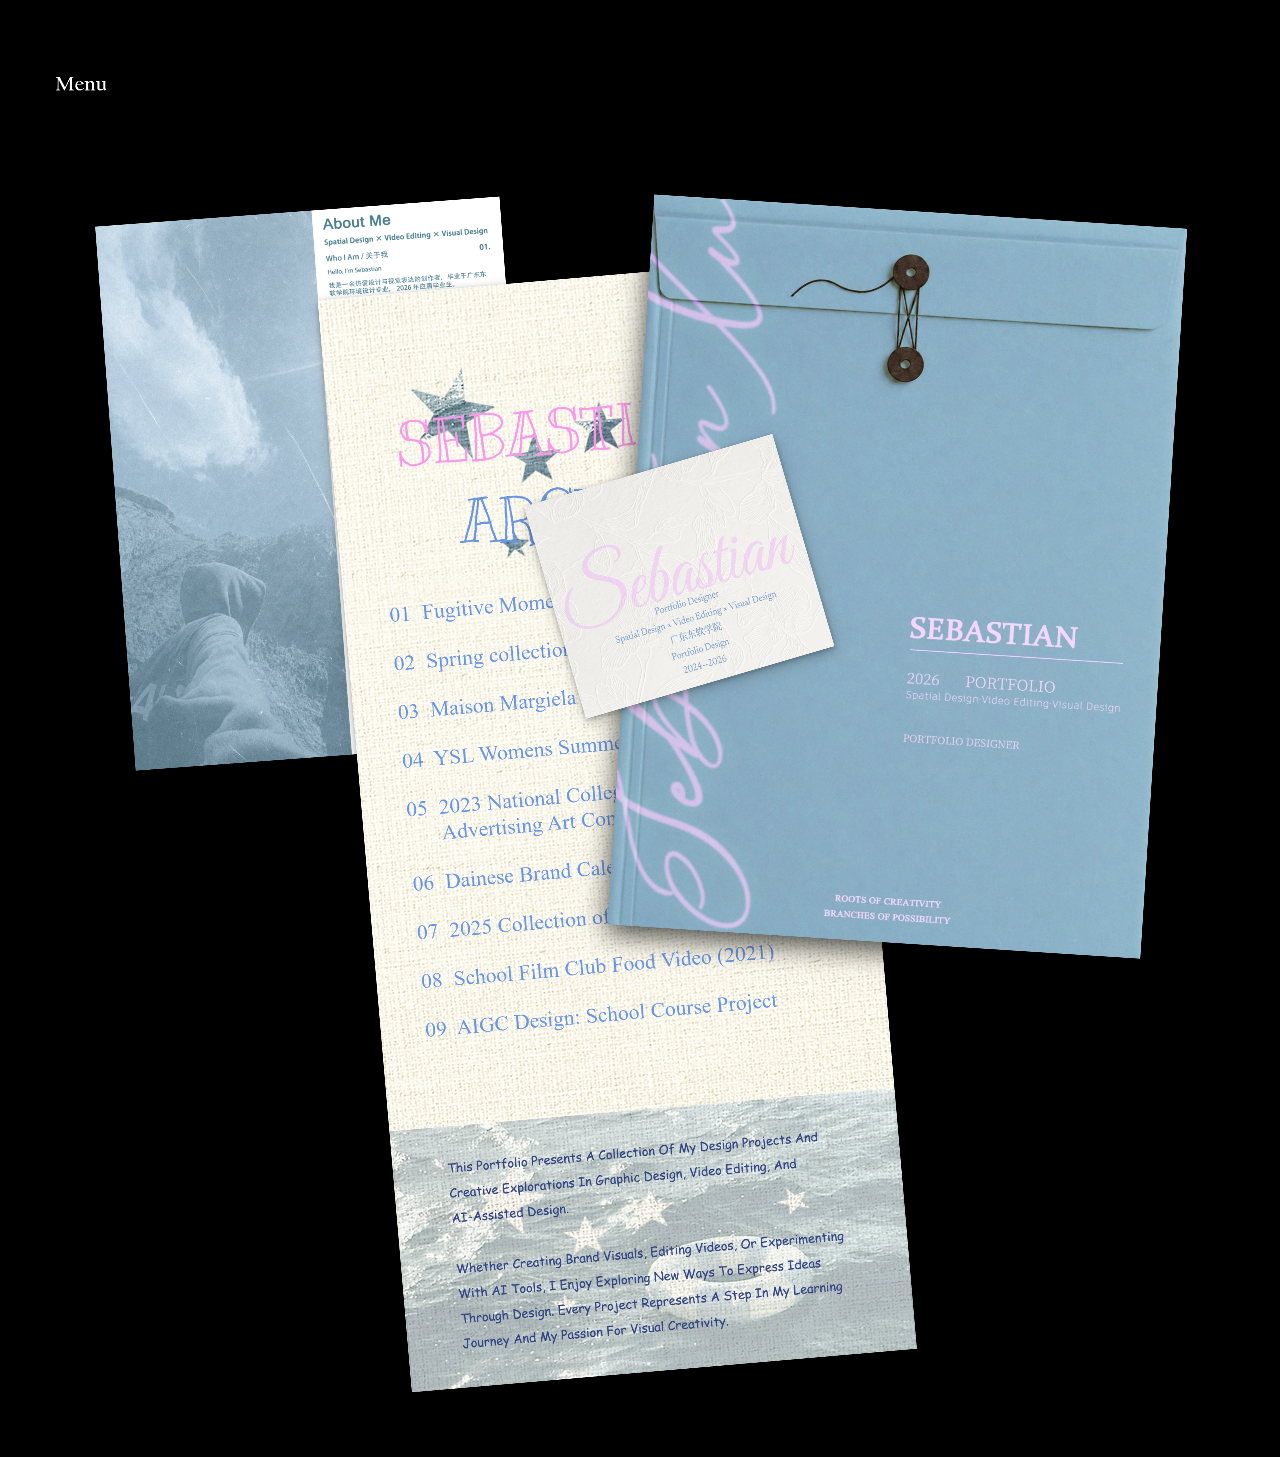
==== commit b98a65f4: "Use solid iOS font for work nine titles" ====
--- a/index.html
+++ b/index.html
@@ -766,7 +766,21 @@
   opacity: 1 !important;
   filter: none !important;
   mix-blend-mode: normal !important;
+  -webkit-font-smoothing: antialiased;
+  font-synthesis: none;
   text-shadow: 0 0 0 #fff;
+}
+
+@supports (-webkit-touch-callout: none) {
+  .work9-page .aigc-text .aigc-title {
+    color: #fff !important;
+    -webkit-text-fill-color: #fff !important;
+    -webkit-text-stroke: 0 transparent;
+    font-family: "Times New Roman", "Kyiv*Type Serif", "KyivType Serif", serif;
+    font-weight: 700;
+    letter-spacing: .025em;
+    text-shadow: 0 0 .35px rgba(255, 255, 255, .9);
+  }
 }
 
 .aigc-copy {
@@ -988,7 +1002,11 @@
   .mobile-video-player.is-native-fullscreen .mobile-video-element::-webkit-media-controls,
   .mobile-video-player.is-native-fullscreen .mobile-video-element::-webkit-media-controls-panel,
   .mobile-video-player.is-native-fullscreen .mobile-video-element::-webkit-media-controls-play-button,
-  .mobile-video-player.is-native-fullscreen .mobile-video-element::-webkit-media-controls-start-playback-button {
+  .mobile-video-player.is-native-fullscreen .mobile-video-element::-webkit-media-controls-start-playback-button,
+  .mobile-video-player.is-player-fullscreen .mobile-video-element::-webkit-media-controls,
+  .mobile-video-player.is-player-fullscreen .mobile-video-element::-webkit-media-controls-panel,
+  .mobile-video-player.is-player-fullscreen .mobile-video-element::-webkit-media-controls-play-button,
+  .mobile-video-player.is-player-fullscreen .mobile-video-element::-webkit-media-controls-start-playback-button {
     display: initial !important;
     -webkit-appearance: media-controls !important;
   }
@@ -1056,7 +1074,8 @@
     transform: translate(-50%, -50%) scale(.86);
   }
 
-  .mobile-video-player.is-native-fullscreen .mobile-video-play {
+  .mobile-video-player.is-native-fullscreen .mobile-video-play,
+  .mobile-video-player.is-player-fullscreen .mobile-video-play {
     opacity: 0;
     pointer-events: none;
   }
@@ -1854,7 +1873,21 @@
     opacity: 1 !important;
     filter: none !important;
     mix-blend-mode: normal !important;
+    -webkit-font-smoothing: antialiased;
+    font-synthesis: none;
     text-shadow: 0 0 .01px #fff, 0 0 0 #fff;
+  }
+
+  @supports (-webkit-touch-callout: none) {
+    .work9-page .aigc-text .aigc-title {
+      color: #fff !important;
+      -webkit-text-fill-color: #fff !important;
+      -webkit-text-stroke: 0 transparent;
+      font-family: "Times New Roman", "Kyiv*Type Serif", "KyivType Serif", serif;
+      font-weight: 700;
+      letter-spacing: .025em;
+      text-shadow: 0 0 .35px rgba(255, 255, 255, .9);
+    }
   }
 
   .work5-series-tabs {
@@ -3191,9 +3224,16 @@
       function isAndroidDevice() {
         return /Android/i.test(navigator.userAgent || "");
       }
+      function enableVideoSound() {
+        video.muted = false;
+        video.defaultMuted = false;
+        video.volume = 1;
+        video.removeAttribute("muted");
+      }
       function setNativeFullscreenMode(active) {
         player.classList.toggle("is-native-fullscreen", active);
         if (active) {
+          enableVideoSound();
           video.controls = true;
           video.setAttribute("controls", "");
           button.setAttribute("aria-hidden", "true");
@@ -3211,6 +3251,14 @@
       function setPlayerFullscreenMode(active) {
         player.classList.toggle("is-player-fullscreen", active);
         if (!isMobileVideoMode()) return;
+        if (active) {
+          enableVideoSound();
+          video.controls = true;
+          video.setAttribute("controls", "");
+          button.setAttribute("aria-hidden", "true");
+          if (!video.paused && !video.ended) hidePlay();
+          return;
+        }
         video.controls = false;
         video.removeAttribute("controls");
         video.setAttribute("playsinline", "");
@@ -3262,8 +3310,7 @@
           event.preventDefault();
           event.stopPropagation();
         }
-        video.muted = false;
-        video.removeAttribute("muted");
+        enableVideoSound();
         var playPromise = video.play();
         if (playPromise && playPromise.catch) playPromise.catch(showPlay);
       }
@@ -3276,8 +3323,7 @@
         }
       }
       function openFullscreen() {
-        video.muted = false;
-        video.removeAttribute("muted");
+        enableVideoSound();
         var playPromise = video.play();
         if (playPromise && playPromise.catch) playPromise.catch(function () {});
         if (isAndroidDevice()) {
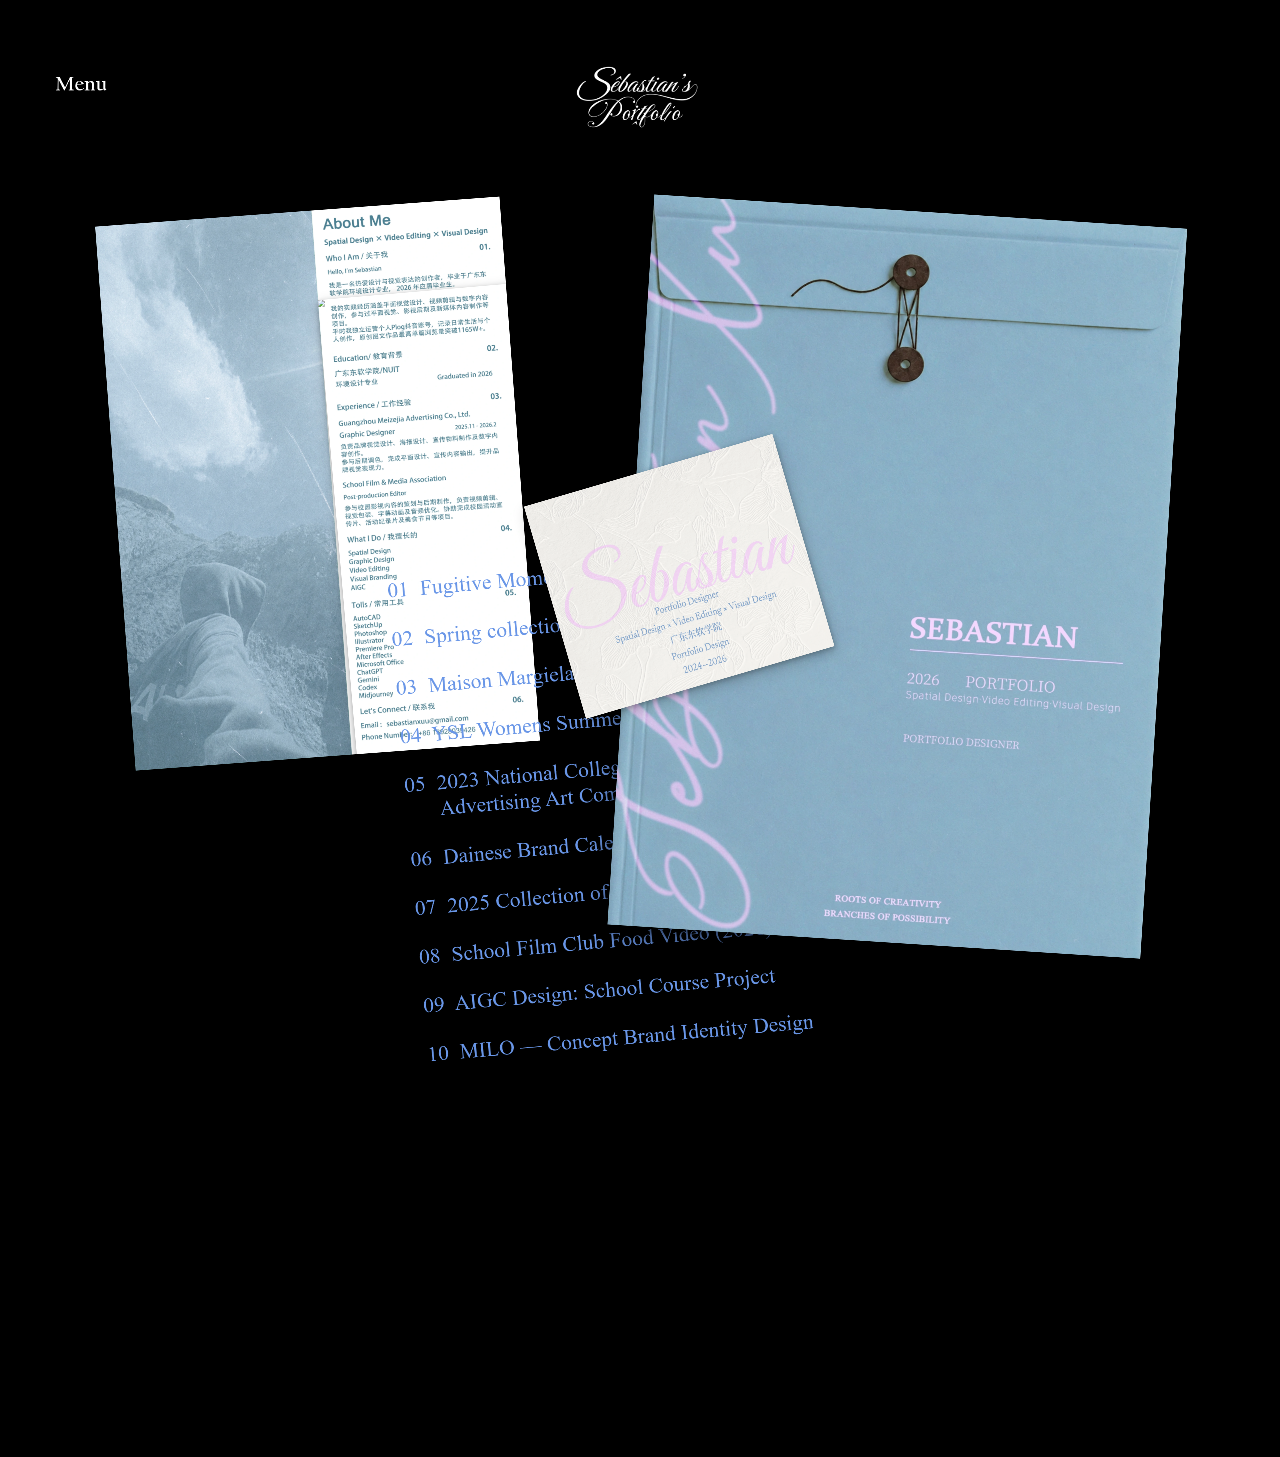
==== commit 34af71c3: "Add MILO brand identity project" ====
--- a/index.html
+++ b/index.html
@@ -4,7 +4,7 @@
   <meta charset="utf-8">
   <meta name="viewport" content="width=device-width, initial-scale=1, maximum-scale=1, user-scalable=no, viewport-fit=cover">
   <title>Sebastian’s Archive</title>
-  <link rel="preload" as="image" href="assets/directory.webp" fetchpriority="high">
+  <link rel="preload" as="image" href="assets/directory-intro-long.png" fetchpriority="high">
   <link rel="preload" as="font" href="assets/fonts/times-new-roman.woff2" type="font/woff2" crossorigin>
   <link rel="preload" as="font" href="assets/fonts/times-new-roman-bold.woff2" type="font/woff2" crossorigin>
   <link rel="preload" as="font" href="assets/fonts/noto-serif-sc-subset.woff2" type="font/woff2" crossorigin>
@@ -448,7 +448,7 @@
 
 .menu-concept-card .concept-list {
   left: 56.32px;
-  top: 388.26px;
+  top: 348.26px;
 }
 
 .menu-hold-preview {
@@ -970,6 +970,129 @@
   z-index: 30 !important;
   transform: translateY(-10px) scale(1.012);
   box-shadow: 0 34px 86px rgba(0, 0, 0, .62);
+}
+
+.milo-sheet {
+  box-sizing: border-box;
+  display: flex;
+  flex-direction: column;
+  gap: 92px;
+  overflow: hidden;
+  padding: 150px 138px 210px;
+  background: #fbfaf8;
+  color: #161311;
+}
+
+.milo-sheet-intro {
+  display: grid;
+  grid-template-columns: 1fr 1.1fr;
+  gap: 56px 88px;
+  align-items: center;
+  padding-bottom: 92px;
+  border-bottom: 3px solid #171311;
+}
+
+.milo-sheet-eyebrow,
+.milo-sheet h2 {
+  margin: 0;
+  font-family: "Kyiv*Type Serif", "KyivType Serif", "Times New Roman", serif;
+  font-weight: 700;
+  letter-spacing: 0;
+}
+
+.milo-sheet-eyebrow {
+  color: #5a4335;
+  font-size: 31px;
+  line-height: 1.2;
+}
+
+.milo-sheet-wordmark {
+  width: 100%;
+  max-width: 920px;
+  grid-column: 1 / -1;
+  justify-self: center;
+  mix-blend-mode: multiply;
+}
+
+.milo-sheet-copy {
+  margin: 0;
+  font-family: "Noto Serif SC", "Songti SC", "SimSun", serif;
+  font-size: 38px;
+  line-height: 1.7;
+}
+
+.milo-sheet h2 {
+  font-size: 62px;
+  line-height: 1.05;
+}
+
+.milo-character-spread,
+.milo-packaging-spread,
+.milo-palette-spread {
+  display: grid;
+  gap: 34px;
+}
+
+.milo-character-spread {
+  grid-template-columns: 1fr 1.28fr;
+  align-items: center;
+}
+
+.milo-character-spread img,
+.milo-packaging-spread img,
+.milo-palette-spread img,
+.milo-sheet-feature {
+  display: block;
+  width: 100%;
+  object-fit: cover;
+  box-shadow: 0 20px 48px rgba(24, 13, 7, .16);
+  transition: transform .42s cubic-bezier(.2, .78, .18, 1), box-shadow .34s ease;
+}
+
+.milo-character-spread img:hover,
+.milo-packaging-spread img:hover,
+.milo-palette-spread img:hover,
+.milo-sheet-feature:hover {
+  transform: translateY(-12px) scale(1.014);
+  box-shadow: 0 32px 74px rgba(24, 13, 7, .22);
+}
+
+.milo-sheet-note {
+  margin: 0;
+  color: #514a45;
+  font-family: "Noto Serif SC", "Songti SC", "SimSun", serif;
+  font-size: 33px;
+  line-height: 1.64;
+}
+
+.milo-packaging-spread {
+  grid-template-columns: repeat(3, 1fr);
+}
+
+.milo-palette-spread {
+  grid-template-columns: .9fr 1.1fr;
+  align-items: stretch;
+}
+
+.milo-palette-spread img {
+  height: 100%;
+}
+
+.milo-pdf-art {
+  display: block;
+  background: #fff;
+  box-shadow: 0 22px 58px rgba(0, 0, 0, .48);
+}
+
+.milo-pdf-sheet {
+  height: 25660px !important;
+  padding: 0 !important;
+  background: #fff url("assets/milo-brand-identity.jpg") center top / 100% auto no-repeat;
+  box-shadow: 0 22px 58px rgba(0, 0, 0, .48);
+}
+
+.milo-pdf-sheet > * {
+  display: none;
 }
 
 .mobile-video-player {
@@ -1371,7 +1494,7 @@
 
 .home-concept-wrap .concept-list {
   left: 104px;
-  top: 717px;
+  top: 660px;
   width: 1030px;
 }
 
@@ -1475,7 +1598,7 @@
 
   .menu-page .menu-concept-card .concept-list {
     left: 93px;
-    top: 691px;
+    top: 620px;
     width: 933px;
   }
 
@@ -1769,6 +1892,54 @@
     pointer-events: none;
   }
 
+  .work10-page .project-meta {
+    left: 501px !important;
+    top: 300px !important;
+    width: 1984px !important;
+    translate: 0 340px;
+    z-index: 70;
+  }
+
+  .work10-page .project-kicker {
+    font-size: 70px;
+  }
+
+  .work10-page .project-heading {
+    font-size: 142px;
+  }
+
+  .work10-page .project-desc {
+    margin-top: 28px;
+    font-size: 62px;
+    line-height: 1.5;
+  }
+
+  .work10-page .milo-sheet {
+    top: 1520px !important;
+    gap: 104px;
+  }
+
+  .work10-page .milo-sheet-eyebrow {
+    font-size: 62px;
+  }
+
+  .work10-page .milo-sheet h2 {
+    font-size: 112px;
+  }
+
+  .work10-page .milo-sheet-copy {
+    font-size: 66px;
+  }
+
+  .work10-page .milo-sheet-note {
+    font-size: 56px;
+  }
+
+  .work10-page .milo-pdf-sheet,
+  .work10-page .milo-pdf-art {
+    top: 1460px !important;
+  }
+
   .home-concept-wrap .concept-title {
     position: relative;
     min-height: 0;
@@ -1932,7 +2103,7 @@
         <div class="layer home-stack" style="left:268px;top:492px;width:2449.673px;height:2757.289px">
           <img class="layer home-piece shadow-soft" data-piece="resume" data-hover-transform="rotate(0deg) scale(1.045)" style="z-index:2;left:0;top:0;width:946.128px;height:1272.895px;transform:rotate(-4.26deg)" src="assets/resume.webp" alt="Resume" decoding="async">
           <div class="layer home-piece home-directory-card shadow-soft" data-piece="directory" data-hover-transform="rotate(0deg) scale(1.035)" style="z-index:3;left:581px;top:153px;width:1183px;height:2558px;transform:rotate(-4.93deg)">
-            <img src="assets/directory.webp" alt="Directory" decoding="async">
+            <img src="assets/directory-intro-long.png" alt="Directory" decoding="async">
             <div class="home-concept-wrap" aria-label="Project introductions">
             <div class="concept-list">
               <article class="concept-item">
@@ -1998,6 +2169,13 @@
                   <a href="work9.html">Open Project</a>
                 </div>
               </article>
+              <article class="concept-item">
+                <button class="concept-title" type="button">10&nbsp;&nbsp;MILO — Concept Brand Identity Design</button>
+                <div class="concept-detail">
+                  <p>自拟品牌 MILO 是一个黑巧品牌概念设计</p>
+                  <a href="work10.html">Open Project</a>
+                </div>
+              </article>
             </div>
             </div>
           </div>
@@ -2021,7 +2199,7 @@
         <p class="label layer menu-label-project" style="left:1947px;top:420px">Project</p>
         <a class="layer menu-card menu-card-about shadow-soft" style="left:205px;top:508px;width:589.091px;height:832.04px" href="home.html"><img src="assets/resume.webp" alt="Resume" decoding="async"></a>
         <div class="layer menu-card menu-concept-card" style="left:829.47px;top:508px;width:640.609px;height:1385.188px">
-          <img src="assets/directory.webp" alt="Directory" decoding="async">
+          <img src="assets/directory-intro-long.png" alt="Directory" decoding="async">
           <div class="concept-list" aria-label="Project introductions">
           <article class="concept-item">
             <button class="concept-title" type="button">01&nbsp;&nbsp;Fugitive Moments</button>
@@ -2086,6 +2264,13 @@
               <a href="work9.html">Open Project</a>
             </div>
           </article>
+          <article class="concept-item">
+            <button class="concept-title" type="button">10&nbsp;&nbsp;MILO — Concept Brand Identity Design</button>
+            <div class="concept-detail">
+              <p>自拟品牌 MILO 是一个黑巧品牌概念设计</p>
+              <a href="work10.html">Open Project</a>
+            </div>
+          </article>
           </div>
         </div>
         <a class="layer menu-card menu-card-connect shadow-soft" style="left:1505.39px;top:508px;width:406.56px;height:304.816px" href="home.html"><img src="assets/profile-card.webp" alt="Contact card" decoding="async"></a>
@@ -2112,6 +2297,7 @@
         <a class="layer summary-card shadow-deep" style="left:454.29px;top:2175.19px;width:932.592px;height:524.583px;transform:rotate(12.71deg);--hover-transform:rotate(0deg) scale(1.04)" href="work1.html"><img src="assets/moments-00.webp" alt="Fugitive Moments" decoding="async" loading="lazy"></a>
         <a class="layer summary-card shadow-deep" style="left:1707.06px;top:962.75px;width:683px;height:383px;transform:rotate(9.13deg);--hover-transform:rotate(0deg) scale(1.04)" href="work9.html"><img src="assets/ai 1.webp" alt="AIGC work" decoding="async" loading="lazy"></a>
         <a class="layer summary-card shadow-deep" style="left:1653.94px;top:1345.46px;width:873.094px;height:410.446px;transform:rotate(6.69deg);--hover-transform:rotate(0deg) scale(1.04)" href="work7.html"><img src="assets/video-cover-1.webp" alt="Animated Works" decoding="async" loading="lazy"></a>
+        <a class="layer summary-card shadow-deep" style="z-index:18;left:1726px;top:1564px;width:840px;height:472px;transform:rotate(-13.5deg);--hover-transform:rotate(0deg) scale(1.04)" href="work10.html"><img src="assets/milo-logo-cute.webp" alt="MILO concept brand identity" decoding="async" loading="lazy"></a>
       </section>
     </div>
   </main>
@@ -2361,6 +2547,58 @@
     </div>
   </main>
 </template>
+
+<template id="page-work10" data-title="Sebastian’s Archive">
+<main class="page-shell work10-page">
+    <div class="viewport" data-height="27600">
+      <section class="artboard">
+        <a class="logo" style="left:1275px;top:50px" href="home.html"><img src="assets/logo.png" alt="Sebastian's Portfolio" decoding="async"></a>
+        <a class="nav-text" style="left:128px;top:117px" href="menu.html">Menu</a>
+        <a class="nav-text" style="left:2737px;top:117px" href="summary.html">Back</a>
+        <div class="project-meta layer" style="left:501px;top:350px;width:1984px">
+          <p class="project-kicker">10 / Concept Brand Identity</p>
+          <h1 class="project-heading">MILO Dark Chocolate</h1>
+          <p class="project-desc">自拟品牌 MILO 是一个黑巧品牌概念设计。以小黑羊 IP 为核心视觉符号，将 80% 黑巧克力的浓郁、纯粹与年轻、有趣的品牌性格结合，重新诠释“苦”的体验。</p>
+        </div>
+        <section class="milo-sheet milo-pdf-sheet layer" style="left:501px;top:940px;width:1984px;height:25660px" aria-label="MILO concept brand identity presentation">
+          <div class="milo-sheet-intro">
+            <p class="milo-sheet-eyebrow">ORGANIC DARK CHOCOLATE<br>80% COCOA / 0% WHITE SUGAR ADDED</p>
+            <p class="milo-sheet-copy">MILO 让黑巧不再只是具有距离感的成熟产品，而成为更年轻、更具个性的消费选择。真实但有态度，浓郁但有趣。</p>
+            <img class="milo-sheet-wordmark" src="assets/milo/milo-45.webp" alt="MILO wordmark" decoding="async">
+          </div>
+          <div class="milo-character-spread">
+            <img src="assets/milo/milo-21.webp" alt="MILO black sheep character" decoding="async" loading="lazy">
+            <div>
+              <h2>Brand Strategy</h2>
+              <p class="milo-sheet-copy">以 80% 黑巧克力浓郁、纯粹的产品特点为起点，MILO 通过小黑羊的角色化表达建立亲和的品牌记忆。独立、有趣的个性，让高可可含量黑巧也拥有轻松的情感连接。</p>
+            </div>
+          </div>
+          <img class="milo-sheet-feature" src="assets/milo/milo-34.webp" alt="MILO packaging system overview" decoding="async" loading="lazy">
+          <div>
+            <h2>Packaging System</h2>
+            <p class="milo-sheet-note">三组高饱和包装延续同一视觉语言：清晰的可可含量、零蔗糖信息、手绘巧克力与角色插画共同构成线上消费场景中的快速识别。</p>
+          </div>
+          <div class="milo-packaging-spread">
+            <img src="assets/milo/milo-24.webp" alt="MILO pink package" decoding="async" loading="lazy">
+            <img src="assets/milo/milo-28.webp" alt="MILO green package" decoding="async" loading="lazy">
+            <img src="assets/milo/milo-30.webp" alt="MILO blue package" decoding="async" loading="lazy">
+          </div>
+          <div class="milo-palette-spread">
+            <img src="assets/milo/milo-43.webp" alt="Dark chocolate texture" decoding="async" loading="lazy">
+            <img src="assets/milo/milo-30.webp" alt="MILO blue package and chocolate" decoding="async" loading="lazy">
+          </div>
+          <div class="milo-character-spread">
+            <div>
+              <h2>Dark, But Playful</h2>
+              <p class="milo-sheet-copy">文字、插画与产品信息在同一系统里协作，让“苦”拥有新的亲近感。每一块包装都将黑巧的醇厚风味转化为更具触感与趣味性的视觉体验。</p>
+            </div>
+            <img src="assets/milo/milo-48.webp" alt="MILO character illustration" decoding="async" loading="lazy">
+          </div>
+        </section>
+      </section>
+    </div>
+  </main>
+</template>
   <script>
 
 (function () {
@@ -2377,7 +2615,8 @@
     "work6.html": "work6",
     "work7.html": "work7",
     "work8.html": "work8",
-    "work9.html": "work9"
+    "work9.html": "work9",
+    "work10.html": "work10"
   };
   var currentPage = "home";
   var app = document.getElementById("single-app");
@@ -2409,7 +2648,7 @@
   }
 
   function isWorkPage(page) {
-    return /^work[1-9]$/.test(page || currentPage);
+    return /^work(?:[1-9]|10)$/.test(page || currentPage);
   }
 
   function useStableRoute(fromPage, toPage) {
